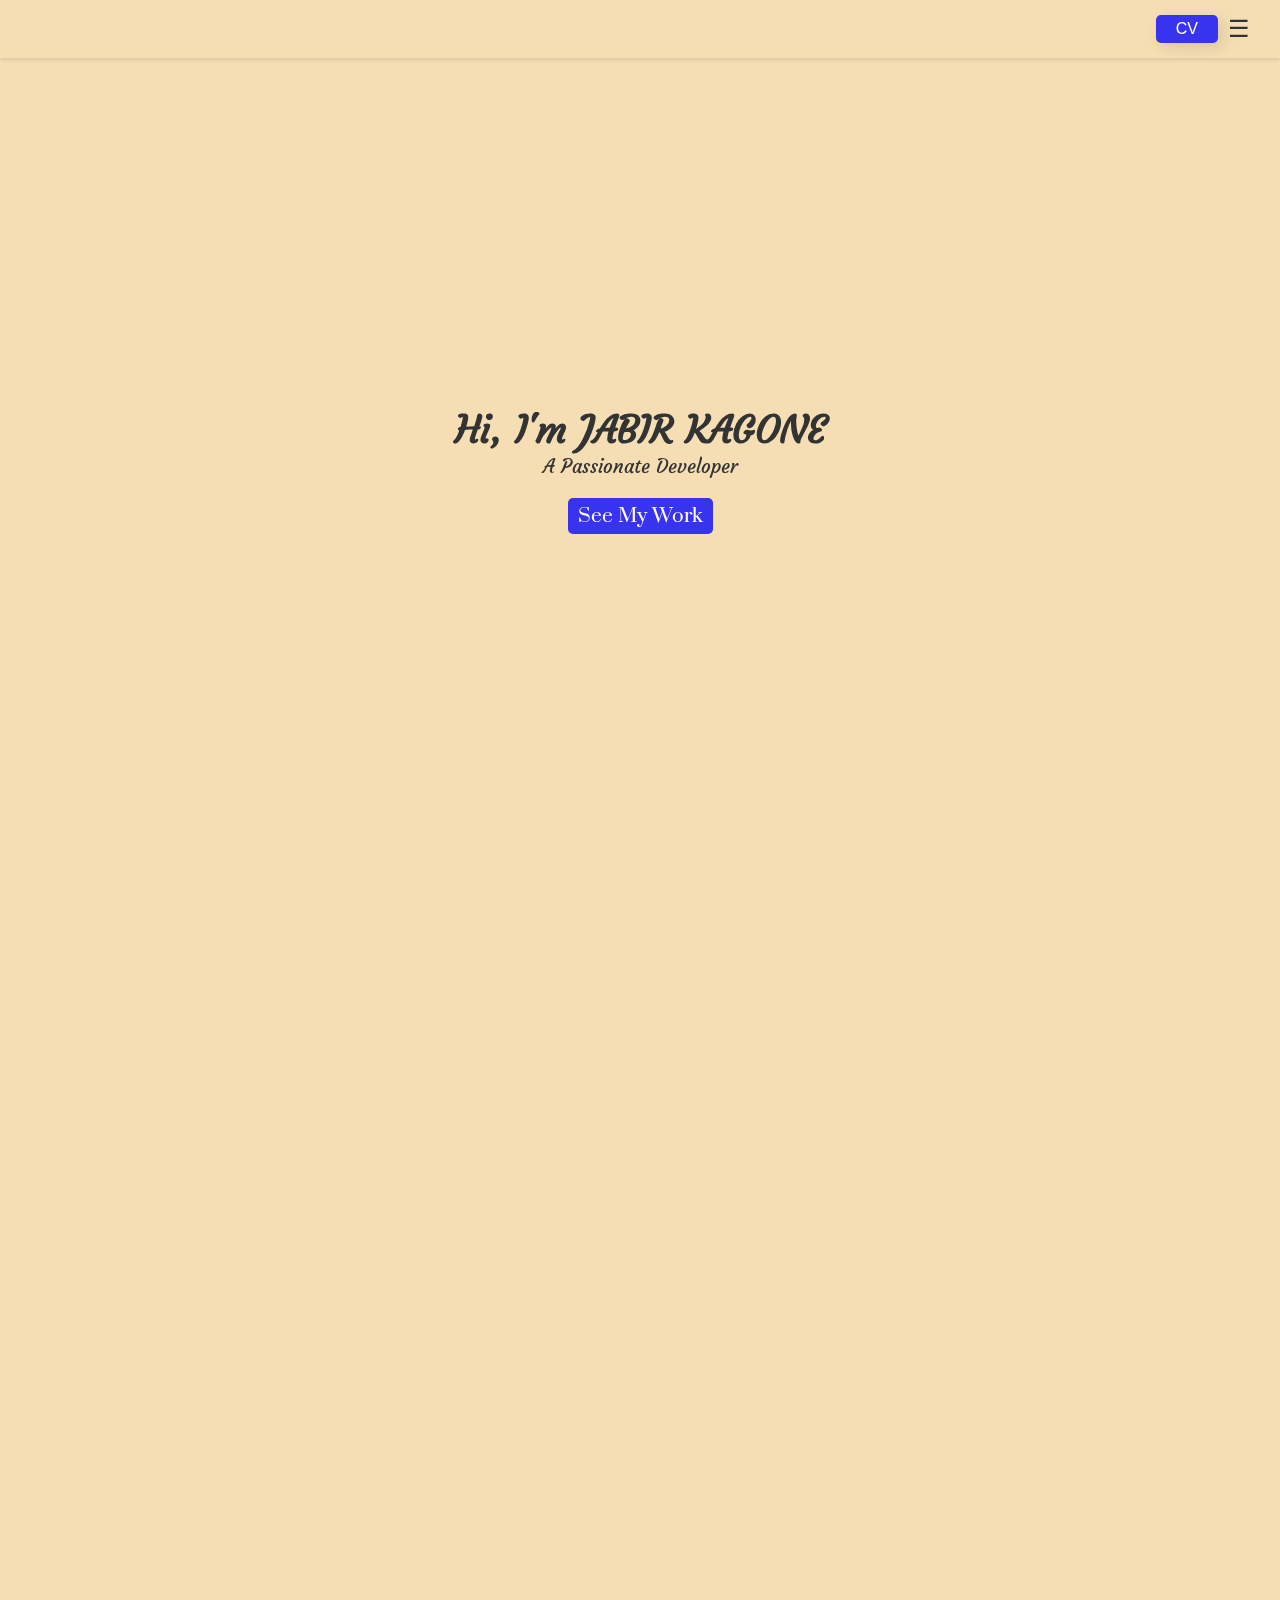
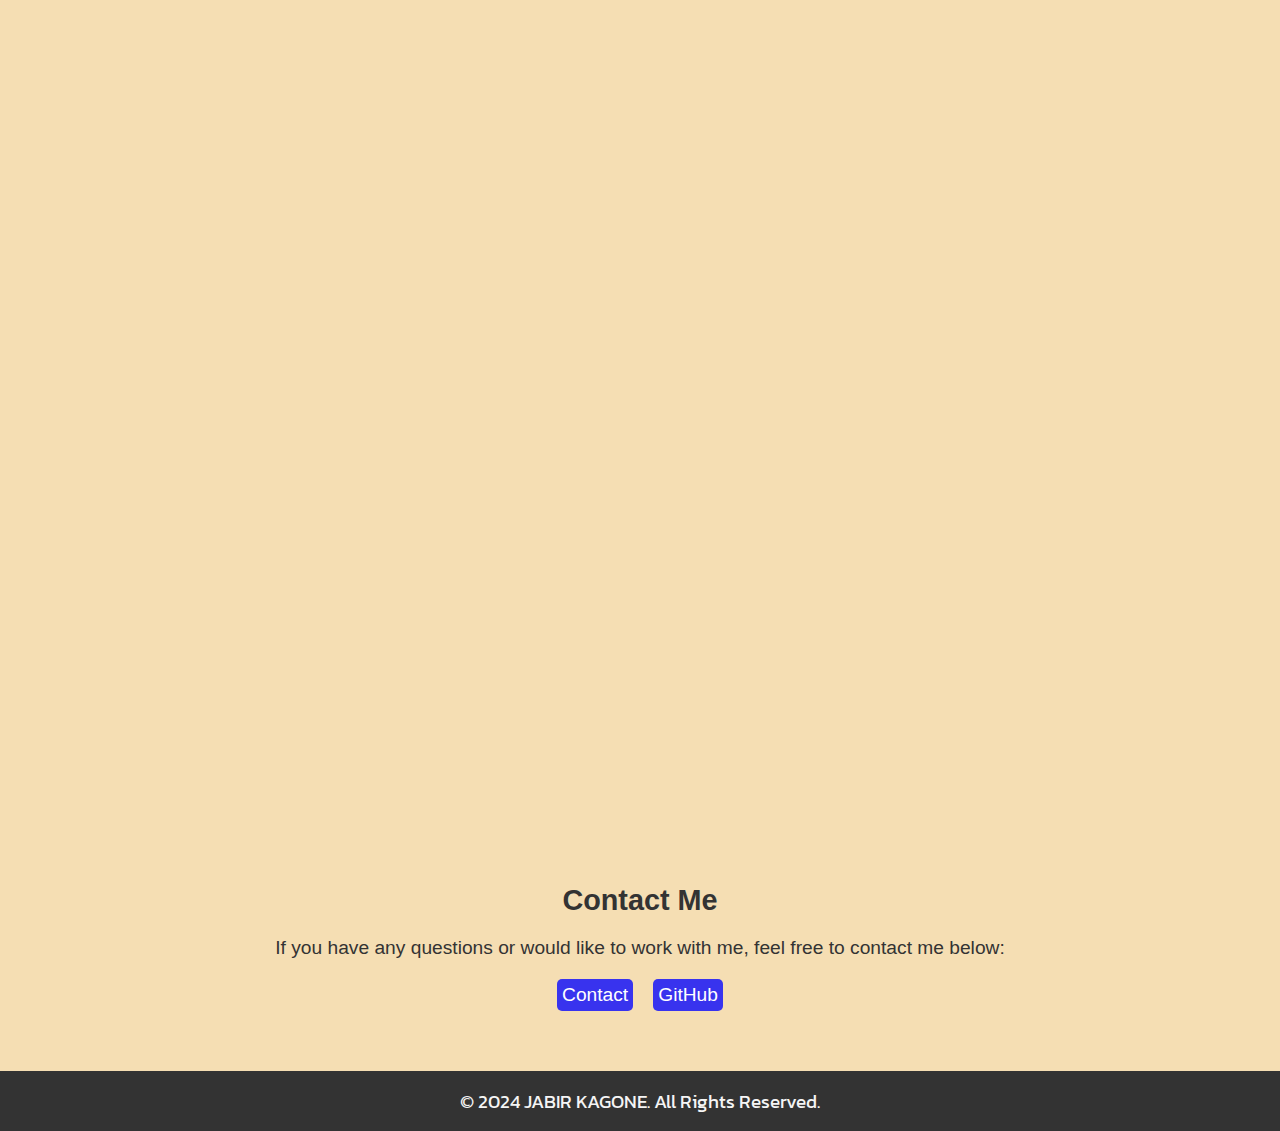
==== index.html @ e22542bb "Update AOS durations for improved animation timing across various sections" ====
<!DOCTYPE html>
<html lang="en">

<head>
    <meta charset="UTF-8">
    <meta name="viewport" content="width=device-width, initial-scale=1.0">
    <meta name="description" content="Portfolio of JABIR KAGONE, a passionate programmer skilled in JABIR KAGONE.">
    <title>JABIR KAGONE PORTFOLIO</title>    
    <link rel="stylesheet" href="style.css">
    <link rel="stylesheet" href="css/header.css">
    <link rel="stylesheet" href="css/main.css">
    <link rel="stylesheet" href="css/footer.css">
    <script>
        const images = document.querySelectorAll('img');
        images.forEach((image) => { image.setAttribute('loading = loading="lazy"') })
    </script>
    <script src="js/nav.js"></script>
    <link href="https://unpkg.com/aos@2.3.1/dist/aos.css" rel="stylesheet">
    <script src="https://unpkg.com/aos@2.3.1/dist/aos.js"></script>   
</head>

<body>
    <!-- Header --->
    <header>
        <!-- Navigation -->
        <div data-aos="fade-down" data-aos-duration="1200" class="nav">
            <div class="content">
                <a href="#about">About</a>
                <a href="#projects">Projects</a>
                <a href="mailto:jabirkagone6@gmail.com" target="_blank">Contact</a>
            </div>
            <a class="cv" href="jabir_kagone_CV.pdf" target="_blank">CV</a>
            <button id="menu-btn">&#9776;</button>
        </div>

        <div data-aos="zoom-in" data-aos-duration="1200" class="introduce">
            <h1>Hi, I'm JABIR KAGONE</h1>
            <p>A Passionate Developer</p>
            <a href="#projects">See My Work</a>
        </div>
    </header>

    <!-- Main -->
    <main>

        <div data-aos="fade-up" data-aos-duration="1200" class="about-ctn" id="about">
            <h2>About Me</h2>
            <p>Hello! I'm JABIR KAGONE, a full-stack developer. I enjoy
                building everything from small business sites to
                rich interactive web apps. I'm always looking to learn and grow.</p>
        </div>

        <div data-aos="fade-up" data-aos-duration="600" class="skills-ctn">
            <h2>Skills</h2>
            <ul>
                <li data-aos="fade-up" data-aos-duration="700">JavaScript</li>
                <li data-aos="fade-up" data-aos-duration="800">Python</li>
                <li data-aos="fade-up" data-aos-duration="900">TypeScript</li>                
                <li data-aos="fade-up" data-aos-duration="1000">C#</li>
                <li data-aos="fade-up" data-aos-duration="1100">SQL</li>
                <li data-aos="fade-up" data-aos-duration="1200">SQLite</li>
                <li data-aos="fade-up" data-aos-duration="1300">Microsoft SQL Server</li>
                <li data-aos="fade-up" data-aos-duration="1400">NoSQL</li>
                <li data-aos="fade-up" data-aos-duration="1500">MongoDB</li>
                <li data-aos="fade-up" data-aos-duration="1600">Node.js</li>
                <li data-aos="fade-up" data-aos-duration="1700">Git & GitHub</li>
                <li data-aos="fade-up" data-aos-duration="1800">HTML</li>
                <li data-aos="fade-up" data-aos-duration="1900">CSS</li>
            </ul>
        </div>

        <!-- Projects -->
        <div data-aos="fade-up" data-aos-duration="1200" class="projects" id="projects">
            <h2>My Projects</h2>

            <!--Cards container-->
            <div class="cards">

                <!--Pokedex web-->
                <div data-aos="zoom-in" data-aos-duration="1600" class="card">
                    <img src="projects-img/pokedex.webp" alt="">
                    <h3>Pokedex web</h3>
                    <p>Pokemons cards with images and descriptions.</p>
                    <a href="https://jabir756.github.io/pokedex/" target="_blank">
                        View Project
                    </a>
                </div>

                <!-- password-generator -->

                <div data-aos="zoom-in" data-aos-duration="1600" class="card">
                    <img src="projects-img/password-generator.webp" alt="">
                    <h3>Password generator</h3>
                    <p>Generate password.</p>
                    <a href="https://jabir756.github.io/password-generator/" target="_blank">
                        View Project
                    </a>
                </div>

                <!-- portfolio -->

                <div data-aos="zoom-in" data-aos-duration="1600" class="card">
                    <img src="projects-img/portfolio.webp" alt="">
                    <h3>My portfolio</h3>
                    <p>My portfolio web site where you are actualy</p>
                    <a href="https://jabir756.github.io/jabir756-portfolio/" target="_blank">
                        View Project
                    </a>
                </div>

            </div>
        </div>

        <!--Udemy certification-->
        <div data-aos="fade-up" data-aos-duration="1200" class="certificates">
            <h2>My Online Courses</h2>
            <div class="cards">
                <div data-aos="zoom-in" data-aos-duration="1600" class="card">
                    <img src="Udemy/chatgpt & ia udemy.jpg" alt="ChatGPT & AI Udemy">
                </div>
                <div data-aos="zoom-in" data-aos-duration="1600" class="card">
                    <img src="Udemy/css udemy.jpg" alt="CSS Udemy">
                </div>
                <div data-aos="zoom-in" data-aos-duration="1600" class="card">
                    <img src="Udemy/figma.jpg" alt="Figma Udemy">
                </div>
                <div data-aos="zoom-in" data-aos-duration="1600" class="card">
                    <img src="Udemy/git github udemy.jpg" alt="Git & GitHub Udemy">
                </div>
                <div data-aos="zoom-in" data-aos-duration="1600" class="card">
                    <img src="Udemy/html udemy.jpg" alt="HTML Udemy">
                </div>
                <div data-aos="zoom-in" data-aos-duration="1600" class="card">
                    <img src="Udemy/javascript udemy.jpg" alt="JavaScript Udemy">
                </div>
                <div data-aos="zoom-in" data-aos-duration="1600" class="card">
                    <img src="Udemy/micro stage spot ia.jpg" alt="Micro Stage Spot IA">
                </div>
                <div data-aos="zoom-in" data-aos-duration="1600" class="card">
                    <img src="Udemy/typescript.jpg" alt="TypeScript Udemy">
                </div>
            </div>
        </div>

    </main>

    <!-- Footer -->
    <footer>
        <!-- Contact -->
        <div class="contact">
            <h2>Contact Me</h2>
            <p>If you have any questions or would like to work with
                me, feel free to contact me below:</p>
            <div>
                <a href="mailto:jabirkagone6@gmail.com"
                   target="_blank">
                    Contact
                </a>
                <a href="https://github.com/jabir756"
                   target="_blank">
                    GitHub
                </a>
            </div>
        </div>
        <p class="copy-right">&copy; 2024 JABIR KAGONE. All Rights Reserved.</p>
    </footer>

    <script>
        AOS.init();
    </script>
</body>

</html>
---- style.css ----
*,
*::before,
*::after {
    margin: 0;
    padding: 0;
    box-sizing: border-box;
}

html {
    scroll-behavior: smooth;
    scrollbar-width: thin;
}

body{
    font-family: 'Segoe UI', Tahoma, Geneva, Verdana, sans-serif;
    color: #333333;
    font-size: 1.2rem;
    display: flex;
    flex-direction: column;
    scroll-behavior: smooth;
    scrollbar-width: thin;
    overflow-x: hidden;
    background-color: wheat;
}

.no-scroll {
    overflow: hidden;
}
---- css/header.css ----
@import url('https://fonts.googleapis.com/css2?family=Abril+Fatface&family=Courgette&family=Dancing+Script:wght@400..700&family=Prata&display=swap');

header {
    display: flex;
    flex-direction: column;
    height: 100vh;
    position: relative;
}

.nav {
    display: flex;
    justify-content: flex-end;
    padding: 10px 20px;
    box-shadow: 0 2px 4px rgba(0, 0, 0, 0.1);
    align-items: center;
}

.cv{
    font-size: 1rem;
    text-decoration: none;
    color: #ffffff;
    background-color: rgba(0, 0, 255, 0.773);
    box-shadow: 5px 5px 15px rgba(0, 0, 0, 0.1);
    padding: 5px 20px;
    border-radius: 5px;
    transition: transform 0.3s ease-in-out;
}

.cv:hover {
    transform: scale(1.05);
}

#menu-btn {
    cursor: pointer;
    border: none;
    padding: 5px 10px;
    font-size: 1.5rem;
    color: #333333;
    background-color: transparent;
}

.content {
    position: absolute;
    top: 55px;
    right: 0px;
    height: 95vh;
    width: 100%;
    text-align: right;
    padding: 20px;
    display: none;
    flex-direction: column;
}

.content a {
    text-decoration: none;
    color: #333333;
    font-size: 1.5rem;
    padding: 10px;
}

.content a:hover {
    text-decoration: underline;
}

.introduce {
    margin: auto;
    text-align: center;
    display: flex;
    flex-direction: column;
    gap: 10;
    align-items: center;
}

.introduce h1,
.introduce p {
    font-family: 'Courgette';
}

.introduce a {
    font-family: 'Prata';
    text-decoration: none;
    background-color: rgba(0, 0, 255, 0.773);
    padding: 5px 10px;
    margin: 20px 0px;
    border-radius: 5px;
    width: max-content;
    color: #ffffff;
    transition: transform 0.3s ease-in-out;
}

.introduce a:hover {
    transform: scale(1.05);
}
---- css/main.css ----
/* Main */
main {
    flex: 1;
}

/* about and skills */

.about-ctn,
.skills-ctn {
    text-align: center;
    padding: 40px 10px;
    max-width: 600px;
    margin: 0 auto;
}

.about-ctn h2,
.skills-ctn h2 {
    margin-bottom: 20px;
}

@media screen and (max-width: 768px) {

    .about-ctn,
    .skills-ctn {
        max-width: 300px;
    }

}

.skills-ctn ul {
    list-style: none;
    display: flex;
    flex-wrap: wrap;
    justify-content: center;
    gap: 20px;
}

.skills-ctn ul li {
    padding: 5px;
    border-radius: 25px;
    box-shadow: 5px 5px 15px rgba(0, 0, 0, 0.1);
    background-color: rgb(222, 96, 117);
    color: #ffffff;
}

/*Certificates*/
.certificates h2 {
    text-align: center;
}

.certificates-ctn img {
    width: 100%;
    object-fit: cover;
    user-select: none;
    -webkit-user-drag: none;
    -webkit-user-select: none;
    border-radius: 5px;
}

/* projects */
.projects {
    padding: 40px 10px;
    text-align: center;
}

.projects h2 {
    margin-bottom: 20px;
}

.cards {
    display: flex;
    flex-wrap: wrap;
    gap: 10px;
    justify-content: center;
}

.card {
    display: flex;
    flex-direction: column;
    text-align: center;
    padding: 10px;
    border-radius: 10px;
    box-shadow: 5px 5px 15px rgba(0, 0, 0, 0.1);
    background-color: #ffffff;
    font-family: 'Segoe UI', Tahoma, Geneva, Verdana, sans-serif;
    width: 300px;
    height: 300px;
}

.card img {
    width: 100%;
    object-fit: cover;
}

.card p {
    flex: 1;
}

.card a {
    padding: 5px;
    border-radius: 5px;
    background-color: rgb(18, 169, 18);
    color: white;
    text-decoration: none;
}
---- css/footer.css ----
@import url('https://fonts.googleapis.com/css2?family=Abril+Fatface&family=Courgette&family=Dancing+Script:wght@400..700&family=Kanit:ital,wght@0,100;0,200;0,300;0,400;0,500;0,600;0,700;0,800;0,900;1,100;1,200;1,300;1,400;1,500;1,600;1,700;1,800;1,900&family=Oswald:wght@200..700&family=Prata&display=swap');

/* Footer */
.copy-right{
    display: flex;
    font-family: 'Kanit';
    align-items: center;
    justify-content: center;
    text-align: center;
    height: 60px;
    background-color: #333;
    color: #f5f5f5;
}

/* contact */
.contact {
    text-align: center;
    padding: 40px 10px;
    text-align: center;
    width: 100%;
}

.contact h2 {
    margin-bottom: 20px;
}

.contact div {
    display: flex;
    justify-content: center;
    gap: 20px;
    margin: 20px 0;
}

.contact div a {
    text-decoration: none;
    background-color: rgba(0, 0, 255, 0.773);
    padding: 5px;
    border-radius: 5px;
    color: #ffffff;
    transition: transform 0.5s ease-in-out;
}

.contact div a:hover {
    transform: scale(1.06);
}
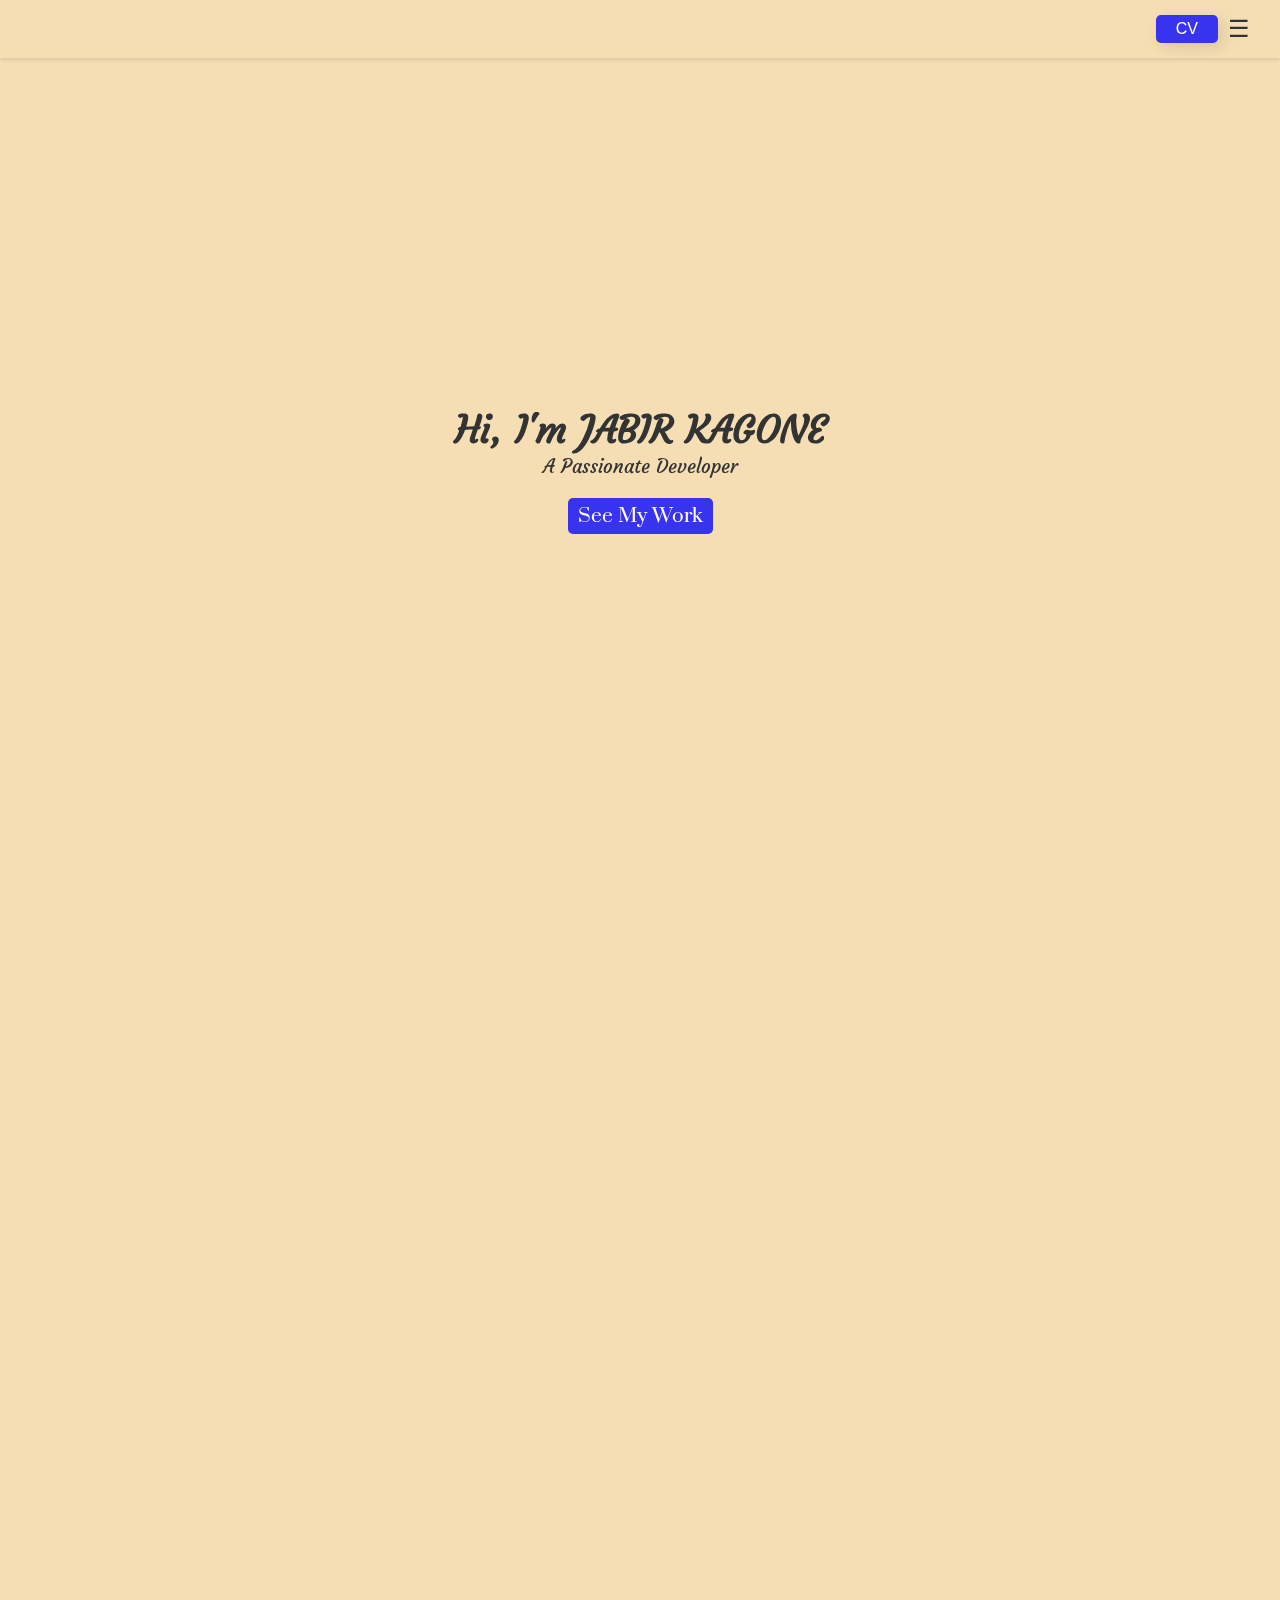
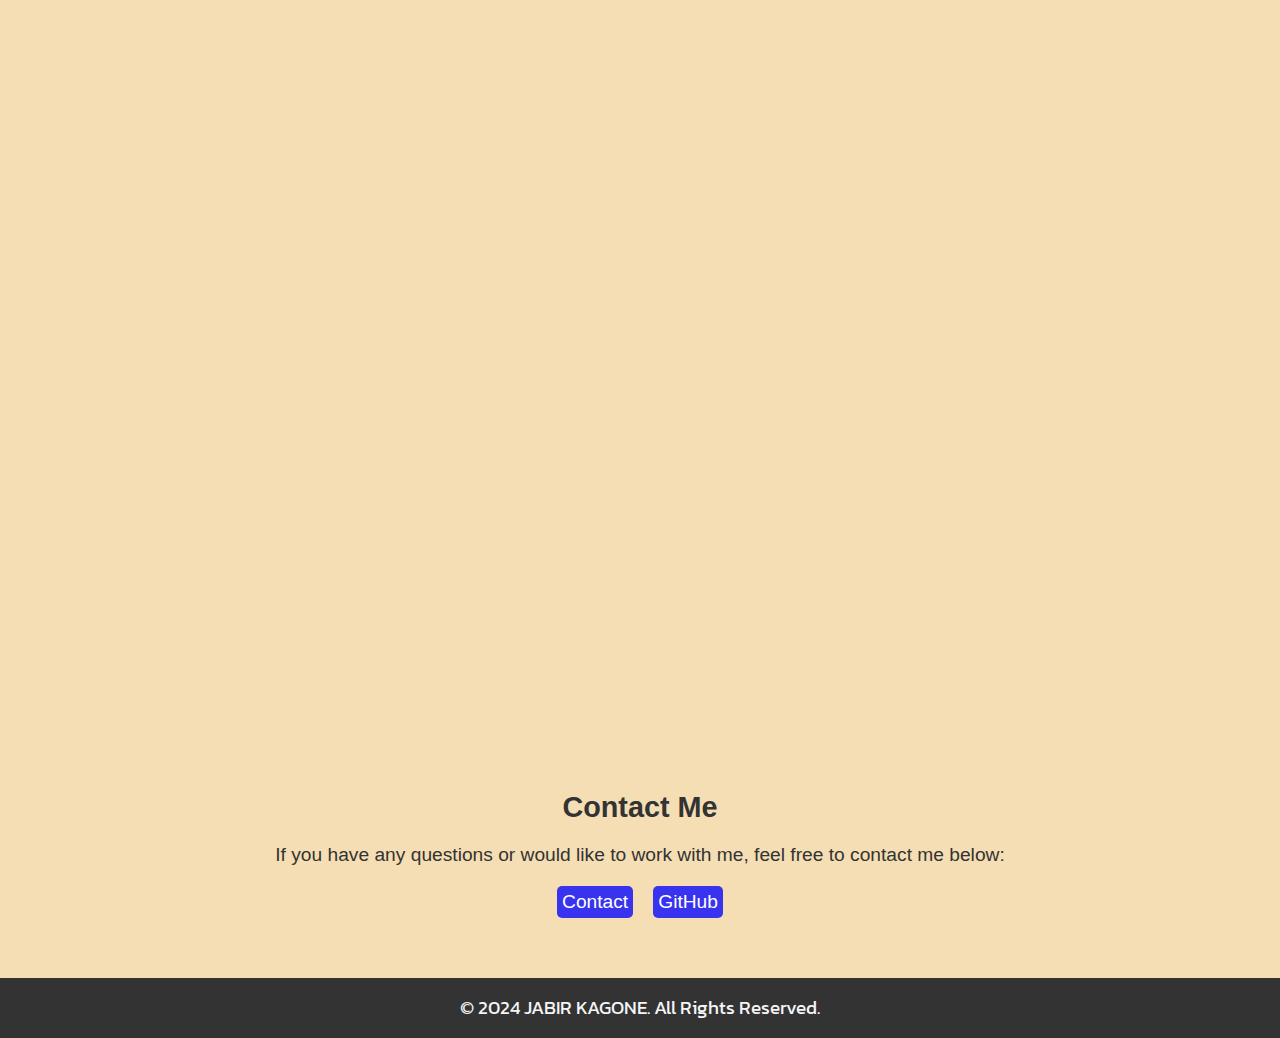
==== commit e1d0fac3: "Refactor layout and styles: consolidate CSS files for about, skills, certificates, and projects; upd" ====
--- a/index.html
+++ b/index.html
@@ -8,6 +8,9 @@
     <title>JABIR KAGONE PORTFOLIO</title>    
     <link rel="stylesheet" href="style.css">
     <link rel="stylesheet" href="css/header.css">
+    <link rel="stylesheet" href="css/about-skills.css">
+    <link rel="stylesheet" href="css/certificates.css">
+    <link rel="stylesheet" href="css/projects.css">
     <link rel="stylesheet" href="css/main.css">
     <link rel="stylesheet" href="css/footer.css">
     <script>
@@ -100,10 +103,21 @@
                 <!-- portfolio -->
 
                 <div data-aos="zoom-in" data-aos-duration="1600" class="card">
+                    <img src="projects-img/galery-react-native.png" alt="">
+                    <h3>Galery App</h3>
+                    <p>React native galerie app</p>
+                    <a href="https://jabir756.github.io/jabir756-portfolio/" target="_blank">
+                        View Project
+                    </a>
+                </div>
+
+                <!-- Galery in react native -->
+
+                <div data-aos="zoom-in" data-aos-duration="1600" class="card">
                     <img src="projects-img/portfolio.webp" alt="">
                     <h3>My portfolio</h3>
                     <p>My portfolio web site where you are actualy</p>
-                    <a href="https://jabir756.github.io/jabir756-portfolio/" target="_blank">
+                    <a href="https://github.com/jabir756/galery-app.git" target="_blank">
                         View Project
                     </a>
                 </div>
@@ -115,28 +129,28 @@
         <div data-aos="fade-up" data-aos-duration="1200" class="certificates">
             <h2>My Online Courses</h2>
             <div class="cards">
-                <div data-aos="zoom-in" data-aos-duration="1600" class="card">
+                <div data-aos="zoom-in" data-aos-duration="1600" class="certif-card">
                     <img src="Udemy/chatgpt & ia udemy.jpg" alt="ChatGPT & AI Udemy">
                 </div>
-                <div data-aos="zoom-in" data-aos-duration="1600" class="card">
+                <div data-aos="zoom-in" data-aos-duration="1600" class="certif-card">
                     <img src="Udemy/css udemy.jpg" alt="CSS Udemy">
                 </div>
-                <div data-aos="zoom-in" data-aos-duration="1600" class="card">
+                <div data-aos="zoom-in" data-aos-duration="1600" class="certif-card">
                     <img src="Udemy/figma.jpg" alt="Figma Udemy">
                 </div>
-                <div data-aos="zoom-in" data-aos-duration="1600" class="card">
+                <div data-aos="zoom-in" data-aos-duration="1600" class="certif-card">
                     <img src="Udemy/git github udemy.jpg" alt="Git & GitHub Udemy">
                 </div>
-                <div data-aos="zoom-in" data-aos-duration="1600" class="card">
+                <div data-aos="zoom-in" data-aos-duration="1600" class="certif-card">
                     <img src="Udemy/html udemy.jpg" alt="HTML Udemy">
                 </div>
-                <div data-aos="zoom-in" data-aos-duration="1600" class="card">
+                <div data-aos="zoom-in" data-aos-duration="1600" class="certif-card">
                     <img src="Udemy/javascript udemy.jpg" alt="JavaScript Udemy">
                 </div>
-                <div data-aos="zoom-in" data-aos-duration="1600" class="card">
+                <div data-aos="zoom-in" data-aos-duration="1600" class="certif-card">
                     <img src="Udemy/micro stage spot ia.jpg" alt="Micro Stage Spot IA">
                 </div>
-                <div data-aos="zoom-in" data-aos-duration="1600" class="card">
+                <div data-aos="zoom-in" data-aos-duration="1600" class="certif-card">
                     <img src="Udemy/typescript.jpg" alt="TypeScript Udemy">
                 </div>
             </div>
--- a/css/about-skills.css
+++ b/css/about-skills.css
@@ -0,0 +1,39 @@
+/* about and skills */
+
+.about-ctn,
+.skills-ctn {
+    text-align: center;
+    padding: 40px 10px;
+    max-width: 600px;
+    margin: 0 auto;
+}
+
+.about-ctn h2,
+.skills-ctn h2 {
+    margin-bottom: 20px;
+}
+
+@media screen and (max-width: 768px) {
+
+    .about-ctn,
+    .skills-ctn {
+        max-width: 300px;
+    }
+
+}
+
+.skills-ctn ul {
+    list-style: none;
+    display: flex;
+    flex-wrap: wrap;
+    justify-content: center;
+    gap: 20px;
+}
+
+.skills-ctn ul li {
+    padding: 5px;
+    border-radius: 25px;
+    box-shadow: 5px 5px 15px rgba(0, 0, 0, 0.1);
+    background-color: rgb(222, 96, 117);
+    color: #ffffff;
+}--- a/css/certificates.css
+++ b/css/certificates.css
@@ -0,0 +1,14 @@
+/*Certificates*/
+.certificates h2 {
+    text-align: center;
+    margin-bottom: 20px;
+}
+
+.certif-card img {
+    width: 300px;
+    object-fit: cover;
+    user-select: none;
+    -webkit-user-drag: none;
+    -webkit-user-select: none;
+    border-radius: 5px;
+}--- a/css/projects.css
+++ b/css/projects.css
@@ -0,0 +1,46 @@
+/* projects */
+.projects {
+    padding: 40px 10px;
+    text-align: center;
+}
+
+.projects h2 {
+    margin-bottom: 20px;
+}
+
+.cards {
+    display: flex;
+    flex-wrap: wrap;
+    gap: 10px;
+    justify-content: center;
+}
+
+.card {
+    display: flex;
+    flex-direction: column;
+    text-align: center;
+    padding: 10px;
+    border-radius: 10px;
+    box-shadow: 5px 5px 15px rgba(0, 0, 0, 0.1);
+    background-color: #ffffff;
+    font-family: 'Segoe UI', Tahoma, Geneva, Verdana, sans-serif;
+    width: 300px;
+}
+
+.card img {
+    width: 100%;
+    height: 200px;
+    object-fit: cover;
+}
+
+.card p {
+    flex: 1;
+}
+
+.card a {
+    padding: 5px;
+    border-radius: 5px;
+    background-color: rgb(18, 169, 18);
+    color: white;
+    text-decoration: none;
+}--- a/css/main.css
+++ b/css/main.css
@@ -1,105 +1,4 @@
 /* Main */
 main {
     flex: 1;
-}
-
-/* about and skills */
-
-.about-ctn,
-.skills-ctn {
-    text-align: center;
-    padding: 40px 10px;
-    max-width: 600px;
-    margin: 0 auto;
-}
-
-.about-ctn h2,
-.skills-ctn h2 {
-    margin-bottom: 20px;
-}
-
-@media screen and (max-width: 768px) {
-
-    .about-ctn,
-    .skills-ctn {
-        max-width: 300px;
-    }
-
-}
-
-.skills-ctn ul {
-    list-style: none;
-    display: flex;
-    flex-wrap: wrap;
-    justify-content: center;
-    gap: 20px;
-}
-
-.skills-ctn ul li {
-    padding: 5px;
-    border-radius: 25px;
-    box-shadow: 5px 5px 15px rgba(0, 0, 0, 0.1);
-    background-color: rgb(222, 96, 117);
-    color: #ffffff;
-}
-
-/*Certificates*/
-.certificates h2 {
-    text-align: center;
-}
-
-.certificates-ctn img {
-    width: 100%;
-    object-fit: cover;
-    user-select: none;
-    -webkit-user-drag: none;
-    -webkit-user-select: none;
-    border-radius: 5px;
-}
-
-/* projects */
-.projects {
-    padding: 40px 10px;
-    text-align: center;
-}
-
-.projects h2 {
-    margin-bottom: 20px;
-}
-
-.cards {
-    display: flex;
-    flex-wrap: wrap;
-    gap: 10px;
-    justify-content: center;
-}
-
-.card {
-    display: flex;
-    flex-direction: column;
-    text-align: center;
-    padding: 10px;
-    border-radius: 10px;
-    box-shadow: 5px 5px 15px rgba(0, 0, 0, 0.1);
-    background-color: #ffffff;
-    font-family: 'Segoe UI', Tahoma, Geneva, Verdana, sans-serif;
-    width: 300px;
-    height: 300px;
-}
-
-.card img {
-    width: 100%;
-    object-fit: cover;
-}
-
-.card p {
-    flex: 1;
-}
-
-.card a {
-    padding: 5px;
-    border-radius: 5px;
-    background-color: rgb(18, 169, 18);
-    color: white;
-    text-decoration: none;
 }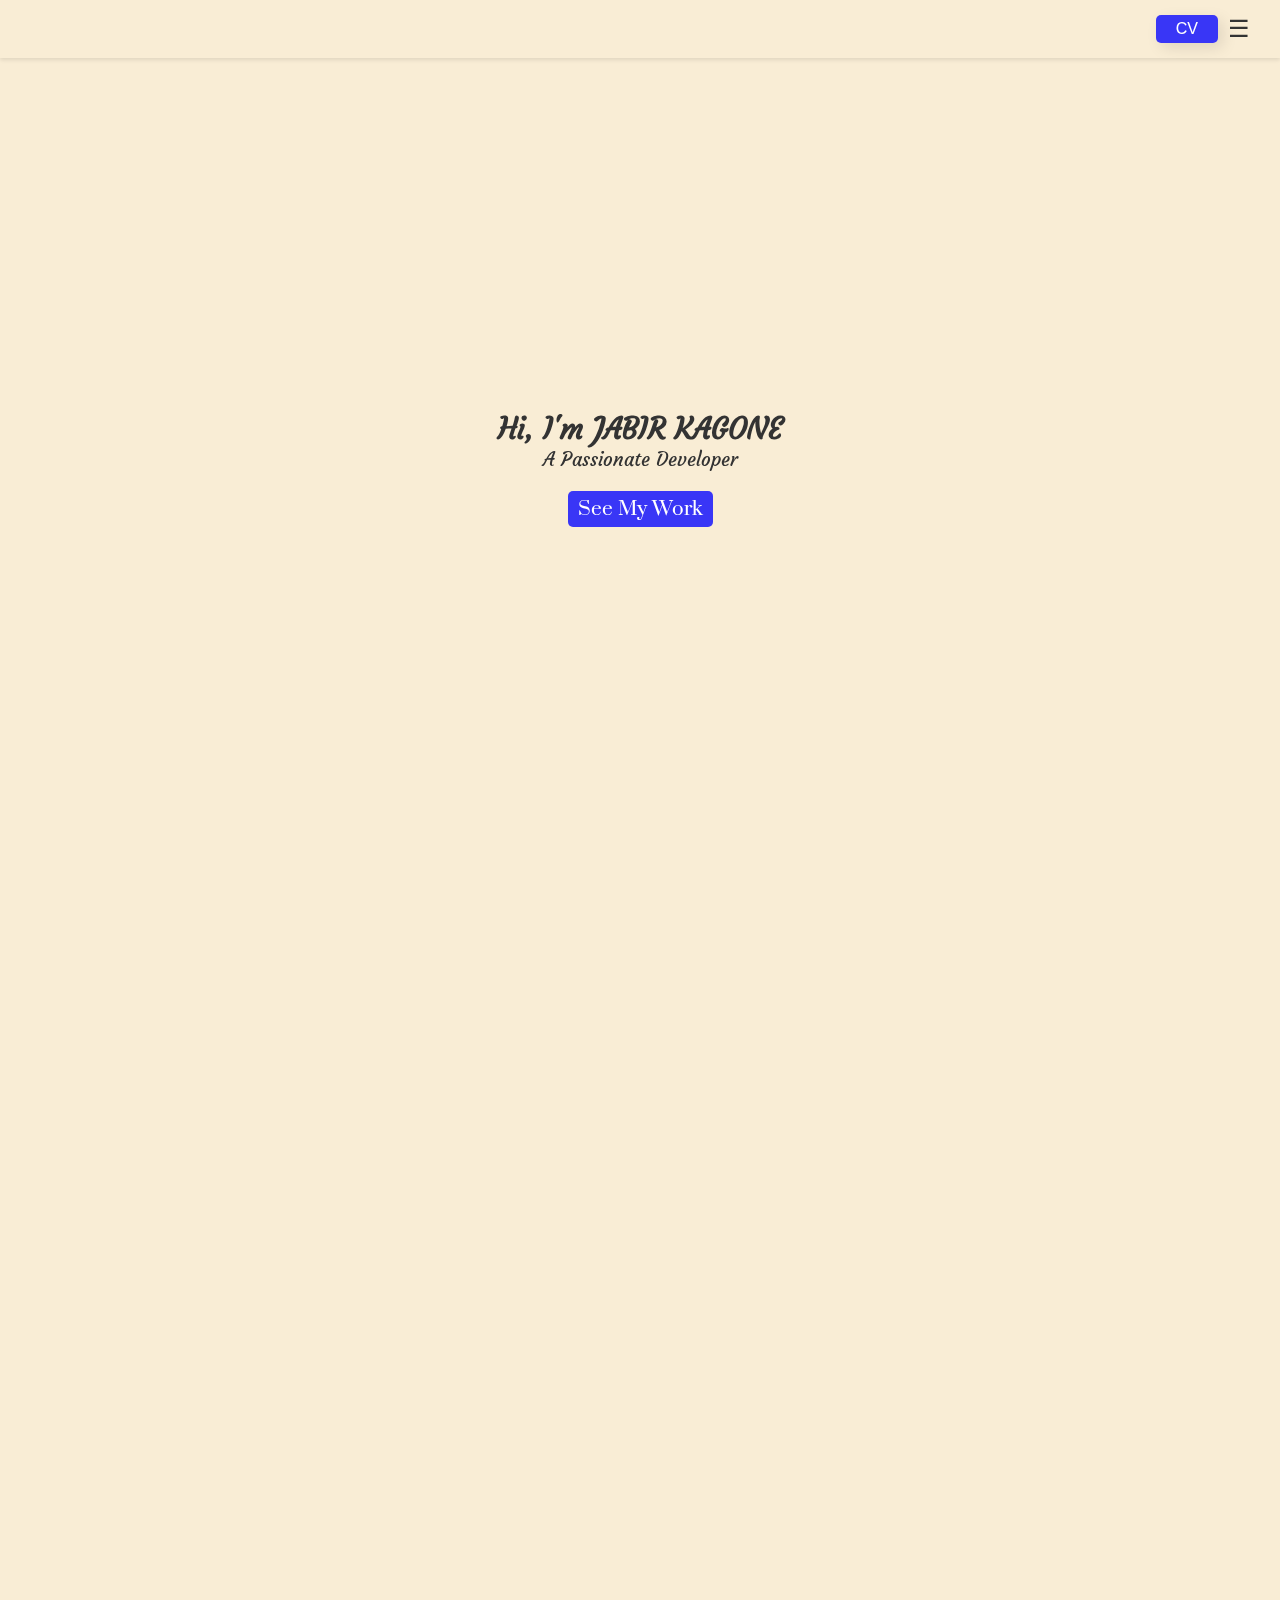
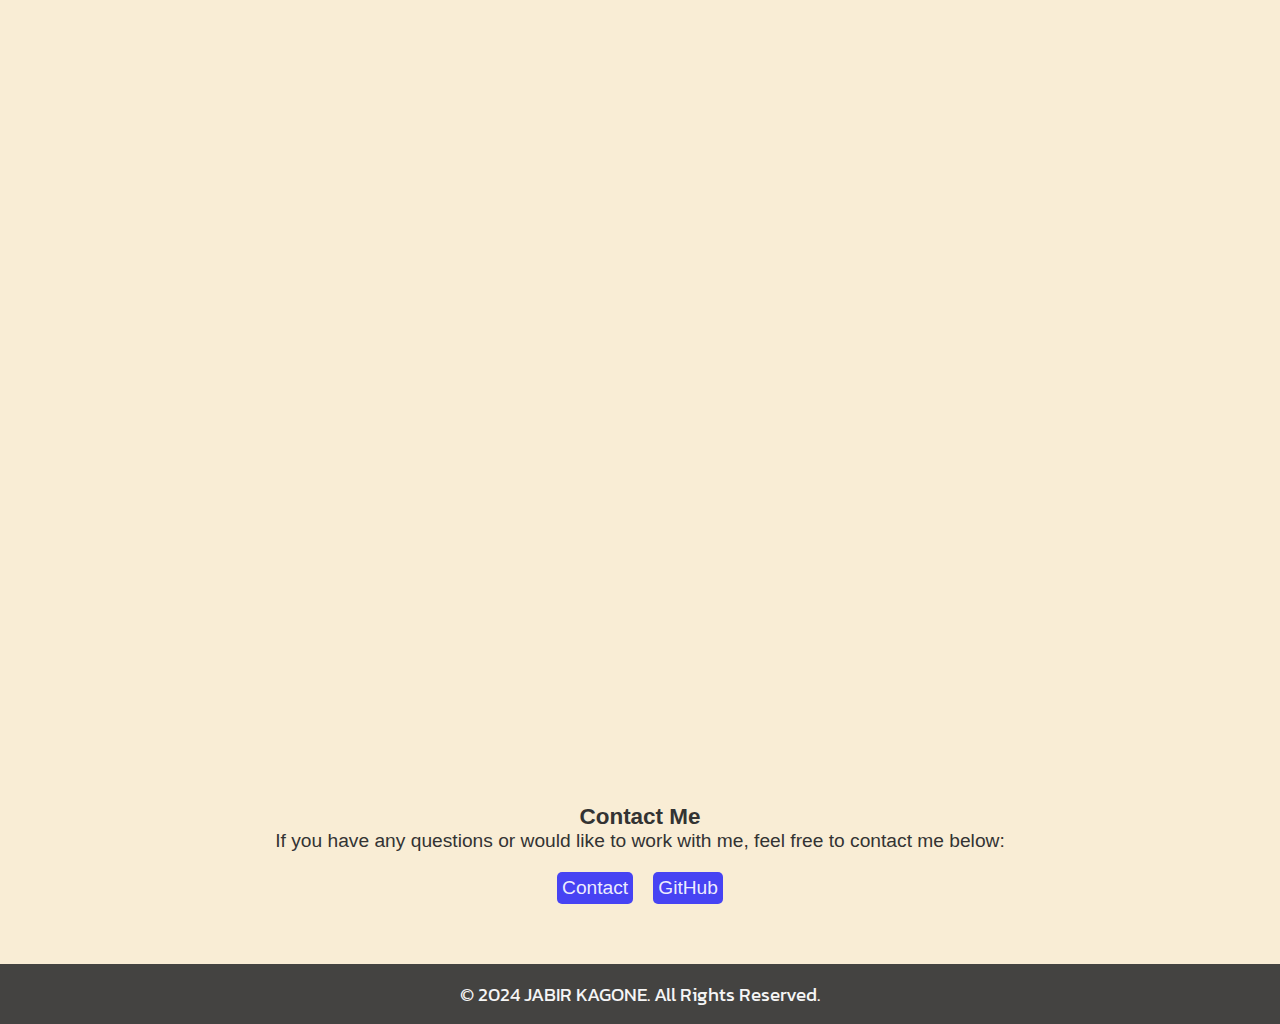
==== commit 072f3585: "Refactor headings and styles: update heading tags from h2 to h3 for consistency; adjust background c" ====
--- a/index.html
+++ b/index.html
@@ -11,7 +11,6 @@
     <link rel="stylesheet" href="css/about-skills.css">
     <link rel="stylesheet" href="css/certificates.css">
     <link rel="stylesheet" href="css/projects.css">
-    <link rel="stylesheet" href="css/main.css">
     <link rel="stylesheet" href="css/footer.css">
     <script>
         const images = document.querySelectorAll('img');
@@ -37,7 +36,7 @@
         </div>
 
         <div data-aos="zoom-in" data-aos-duration="1200" class="introduce">
-            <h1>Hi, I'm JABIR KAGONE</h1>
+            <h2>Hi, I'm JABIR KAGONE</h2>
             <p>A Passionate Developer</p>
             <a href="#projects">See My Work</a>
         </div>
@@ -47,14 +46,14 @@
     <main>
 
         <div data-aos="fade-up" data-aos-duration="1200" class="about-ctn" id="about">
-            <h2>About Me</h2>
+            <h3>About Me</h3>
             <p>Hello! I'm JABIR KAGONE, a full-stack developer. I enjoy
                 building everything from small business sites to
                 rich interactive web apps. I'm always looking to learn and grow.</p>
         </div>
 
         <div data-aos="fade-up" data-aos-duration="600" class="skills-ctn">
-            <h2>Skills</h2>
+            <h3>Skills</h3>
             <ul>
                 <li data-aos="fade-up" data-aos-duration="700">JavaScript</li>
                 <li data-aos="fade-up" data-aos-duration="800">Python</li>
@@ -74,7 +73,7 @@
 
         <!-- Projects -->
         <div data-aos="fade-up" data-aos-duration="1200" class="projects" id="projects">
-            <h2>My Projects</h2>
+            <h3>My Projects</h3>
 
             <!--Cards container-->
             <div class="cards">
@@ -127,7 +126,7 @@
 
         <!--Udemy certification-->
         <div data-aos="fade-up" data-aos-duration="1200" class="certificates">
-            <h2>My Online Courses</h2>
+            <h3>My Online Courses</h3>
             <div class="cards">
                 <div data-aos="zoom-in" data-aos-duration="1600" class="certif-card">
                     <img src="Udemy/chatgpt & ia udemy.jpg" alt="ChatGPT & AI Udemy">
@@ -148,9 +147,6 @@
                     <img src="Udemy/javascript udemy.jpg" alt="JavaScript Udemy">
                 </div>
                 <div data-aos="zoom-in" data-aos-duration="1600" class="certif-card">
-                    <img src="Udemy/micro stage spot ia.jpg" alt="Micro Stage Spot IA">
-                </div>
-                <div data-aos="zoom-in" data-aos-duration="1600" class="certif-card">
                     <img src="Udemy/typescript.jpg" alt="TypeScript Udemy">
                 </div>
             </div>
@@ -162,7 +158,7 @@
     <footer>
         <!-- Contact -->
         <div class="contact">
-            <h2>Contact Me</h2>
+            <h3>Contact Me</h3>
             <p>If you have any questions or would like to work with
                 me, feel free to contact me below:</p>
             <div>
--- a/style.css
+++ b/style.css
@@ -20,9 +20,14 @@
     scroll-behavior: smooth;
     scrollbar-width: thin;
     overflow-x: hidden;
-    background-color: wheat;
+    background-color: rgba(245, 222, 179, 0.556);
 }
 
 .no-scroll {
     overflow: hidden;
+}
+
+/* Main */
+main {
+    flex: 1;
 }--- a/css/header.css
+++ b/css/header.css
@@ -71,7 +71,7 @@
     align-items: center;
 }
 
-.introduce h1,
+.introduce h2,
 .introduce p {
     font-family: 'Courgette';
 }
--- a/css/about-skills.css
+++ b/css/about-skills.css
@@ -8,8 +8,8 @@
     margin: 0 auto;
 }
 
-.about-ctn h2,
-.skills-ctn h2 {
+.about-ctn h3,
+.skills-ctn h3 {
     margin-bottom: 20px;
 }
 
@@ -34,6 +34,6 @@
     padding: 5px;
     border-radius: 25px;
     box-shadow: 5px 5px 15px rgba(0, 0, 0, 0.1);
-    background-color: rgb(222, 96, 117);
-    color: #ffffff;
+    background-color: rgba(222, 96, 117, 0.764);
+    color: #fffffff5;
 }--- a/css/certificates.css
+++ b/css/certificates.css
@@ -1,5 +1,5 @@
 /*Certificates*/
-.certificates h2 {
+.certificates h3 {
     text-align: center;
     margin-bottom: 20px;
 }
--- a/css/projects.css
+++ b/css/projects.css
@@ -4,7 +4,7 @@
     text-align: center;
 }
 
-.projects h2 {
+.projects h3 {
     margin-bottom: 20px;
 }
 
@@ -22,7 +22,7 @@
     padding: 10px;
     border-radius: 10px;
     box-shadow: 5px 5px 15px rgba(0, 0, 0, 0.1);
-    background-color: #ffffff;
+    background-color: #ffffffaf;
     font-family: 'Segoe UI', Tahoma, Geneva, Verdana, sans-serif;
     width: 300px;
 }
@@ -33,14 +33,19 @@
     object-fit: cover;
 }
 
+.card h3{
+    padding: 10px;
+}
+
 .card p {
     flex: 1;
+    padding: 5px;
 }
 
 .card a {
     padding: 5px;
     border-radius: 5px;
-    background-color: rgb(18, 169, 18);
+    background-color: rgba(18, 169, 18, 0.623);
     color: white;
     text-decoration: none;
 }--- a/css/footer.css
+++ b/css/footer.css
@@ -8,7 +8,7 @@
     justify-content: center;
     text-align: center;
     height: 60px;
-    background-color: #333;
+    background-color: #333333ea;
     color: #f5f5f5;
 }
 
@@ -33,10 +33,10 @@
 
 .contact div a {
     text-decoration: none;
-    background-color: rgba(0, 0, 255, 0.773);
+    background-color: rgba(0, 0, 255, 0.719);
     padding: 5px;
     border-radius: 5px;
-    color: #ffffff;
+    color: #ffffffea;
     transition: transform 0.5s ease-in-out;
 }
 
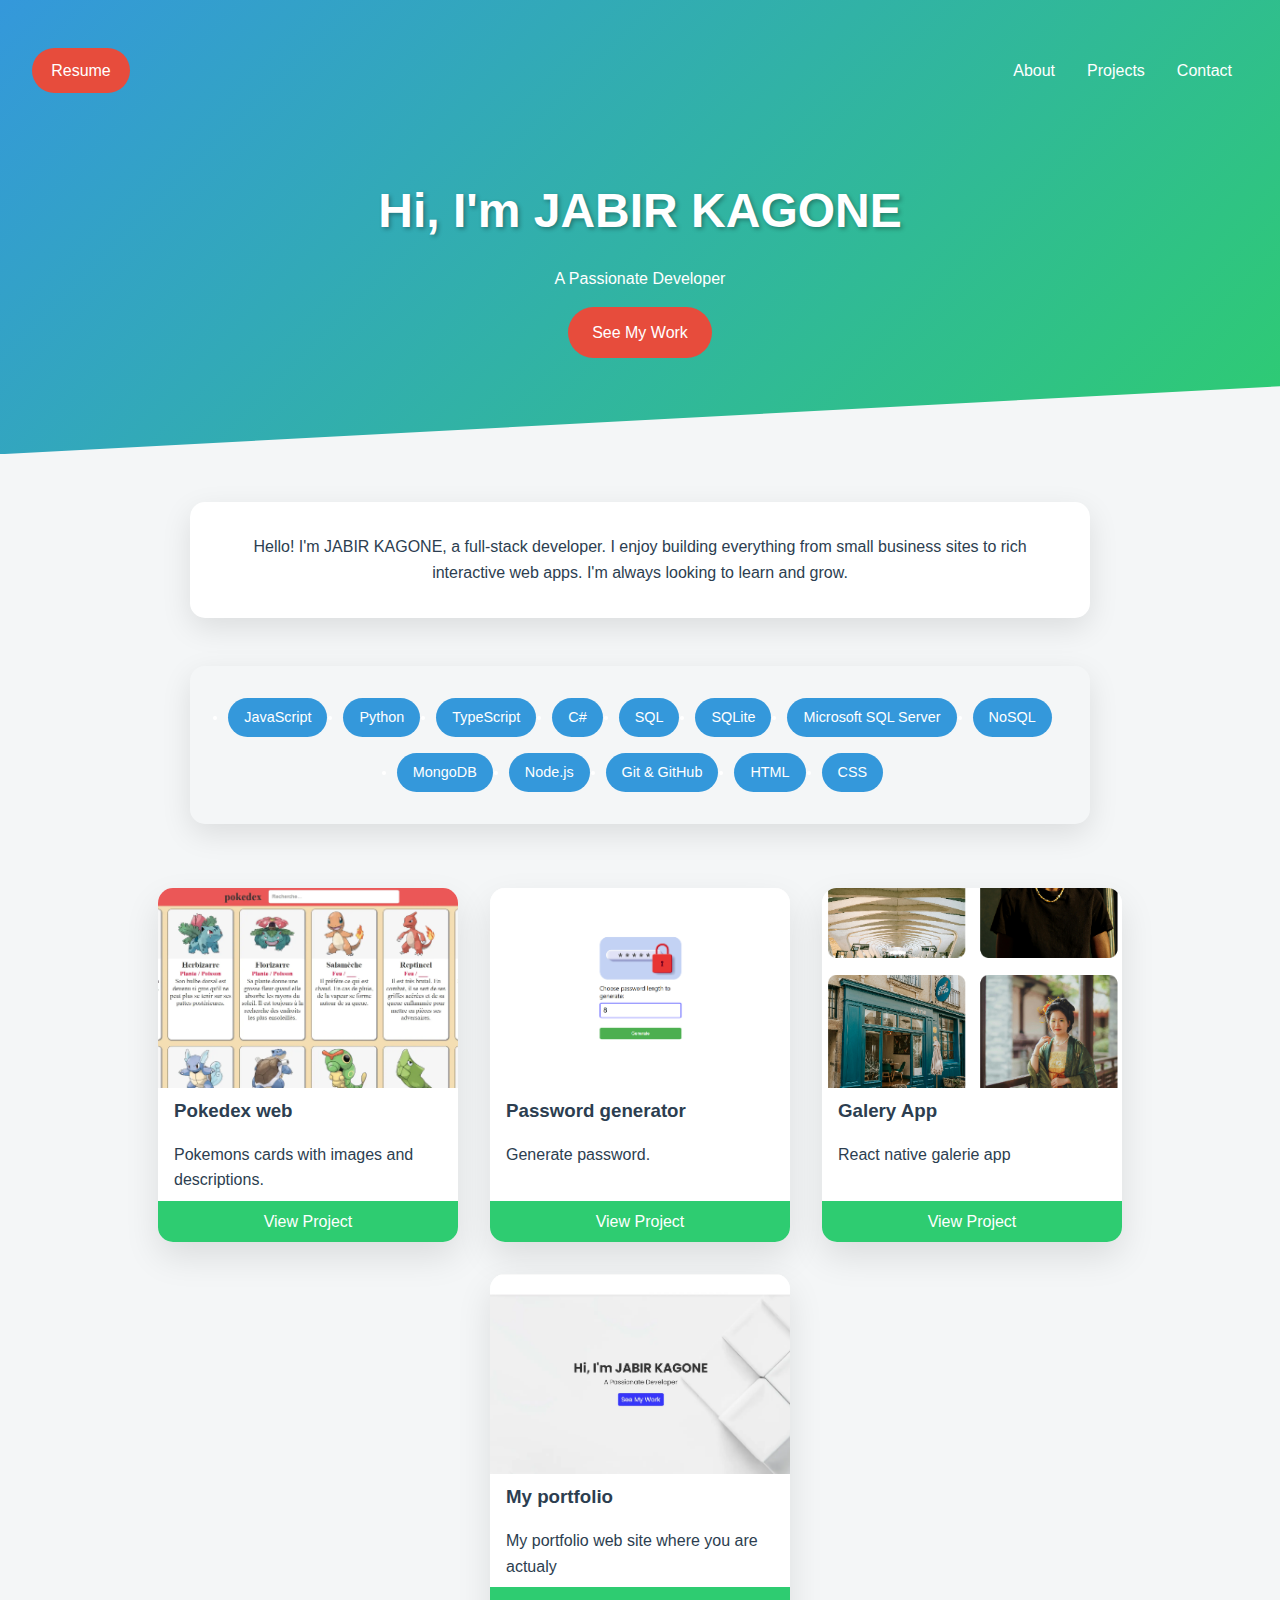
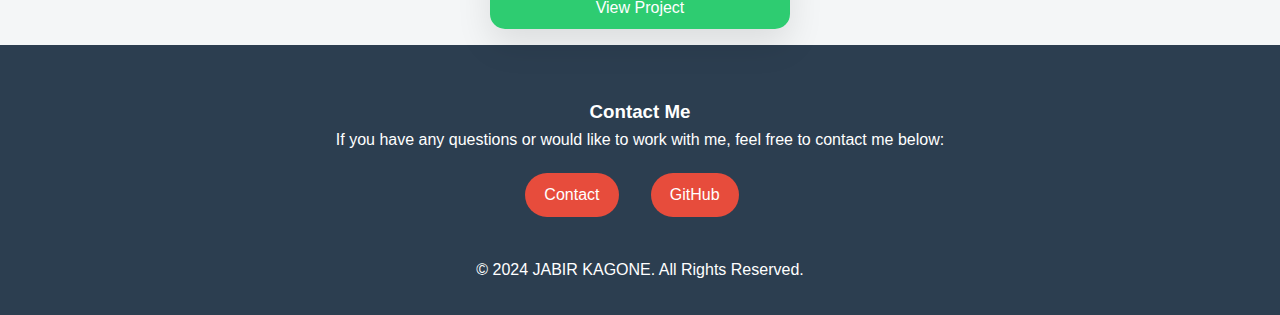
==== commit 15eae7cb: "Remove unused CSS and JavaScript files to streamline the project; consolidate styles and improve mai" ====
--- a/index.html
+++ b/index.html
@@ -6,80 +6,68 @@
     <meta name="viewport" content="width=device-width, initial-scale=1.0">
     <meta name="description" content="Portfolio of JABIR KAGONE, a passionate programmer skilled in JABIR KAGONE.">
     <title>JABIR KAGONE PORTFOLIO</title>    
-    <link rel="stylesheet" href="style.css">
-    <link rel="stylesheet" href="css/header.css">
-    <link rel="stylesheet" href="css/about-skills.css">
-    <link rel="stylesheet" href="css/certificates.css">
-    <link rel="stylesheet" href="css/projects.css">
-    <link rel="stylesheet" href="css/footer.css">
-    <script>
-        const images = document.querySelectorAll('img');
-        images.forEach((image) => { image.setAttribute('loading = loading="lazy"') })
-    </script>
-    <script src="js/nav.js"></script>
-    <link href="https://unpkg.com/aos@2.3.1/dist/aos.css" rel="stylesheet">
-    <script src="https://unpkg.com/aos@2.3.1/dist/aos.js"></script>   
+    <link rel="stylesheet" href="styles.css">
+    <script src="script.js"></script>
 </head>
 
 <body>
     <!-- Header --->
     <header>
         <!-- Navigation -->
-        <div data-aos="fade-down" data-aos-duration="1200" class="nav">
-            <div class="content">
-                <a href="#about">About</a>
-                <a href="#projects">Projects</a>
-                <a href="mailto:jabirkagone6@gmail.com" target="_blank">Contact</a>
+        <div class="nav">            
+            <a class="cv" href="jabir_kagone_CV.pdf" target="_blank">Resume</a>
+            <div class="options">
+                <button id="menu-btn">&#8801;</button>
+                <div class="content">
+                    <a href="#about">About</a>
+                    <a href="#projects">Projects</a>
+                    <a href="mailto:jabirkagone6@gmail.com" target="_blank">Contact</a>
+                </div>
             </div>
-            <a class="cv" href="jabir_kagone_CV.pdf" target="_blank">CV</a>
-            <button id="menu-btn">&#9776;</button>
         </div>
 
-        <div data-aos="zoom-in" data-aos-duration="1200" class="introduce">
-            <h2>Hi, I'm JABIR KAGONE</h2>
-            <p>A Passionate Developer</p>
-            <a href="#projects">See My Work</a>
+        <div class="introduce-wrap">
+            <div class="introduce">
+                <h2>Hi, I'm JABIR KAGONE</h2>
+                <p>A Passionate Developer</p>
+                <a href="#projects">See My Work</a>
+            </div>
         </div>
     </header>
 
     <!-- Main -->
     <main>
-
-        <div data-aos="fade-up" data-aos-duration="1200" class="about-ctn" id="about">
-            <h3>About Me</h3>
+        <div class="about-ctn" id="about">
             <p>Hello! I'm JABIR KAGONE, a full-stack developer. I enjoy
                 building everything from small business sites to
                 rich interactive web apps. I'm always looking to learn and grow.</p>
         </div>
 
-        <div data-aos="fade-up" data-aos-duration="600" class="skills-ctn">
-            <h3>Skills</h3>
+        <div class="skills-ctn">
             <ul>
-                <li data-aos="fade-up" data-aos-duration="700">JavaScript</li>
-                <li data-aos="fade-up" data-aos-duration="800">Python</li>
-                <li data-aos="fade-up" data-aos-duration="900">TypeScript</li>                
-                <li data-aos="fade-up" data-aos-duration="1000">C#</li>
-                <li data-aos="fade-up" data-aos-duration="1100">SQL</li>
-                <li data-aos="fade-up" data-aos-duration="1200">SQLite</li>
-                <li data-aos="fade-up" data-aos-duration="1300">Microsoft SQL Server</li>
-                <li data-aos="fade-up" data-aos-duration="1400">NoSQL</li>
-                <li data-aos="fade-up" data-aos-duration="1500">MongoDB</li>
-                <li data-aos="fade-up" data-aos-duration="1600">Node.js</li>
-                <li data-aos="fade-up" data-aos-duration="1700">Git & GitHub</li>
-                <li data-aos="fade-up" data-aos-duration="1800">HTML</li>
-                <li data-aos="fade-up" data-aos-duration="1900">CSS</li>
+                <li>JavaScript</li>
+                <li>Python</li>
+                <li>TypeScript</li>                
+                <li>C#</li>
+                <li>SQL</li>
+                <li>SQLite</li>
+                <li>Microsoft SQL Server</li>
+                <li>NoSQL</li>
+                <li>MongoDB</li>
+                <li>Node.js</li>
+                <li>Git & GitHub</li>
+                <li>HTML</li>
+                <li>CSS</li>
             </ul>
         </div>
 
         <!-- Projects -->
-        <div data-aos="fade-up" data-aos-duration="1200" class="projects" id="projects">
-            <h3>My Projects</h3>
-
+        <div class="projects" id="projects">
             <!--Cards container-->
             <div class="cards">
 
                 <!--Pokedex web-->
-                <div data-aos="zoom-in" data-aos-duration="1600" class="card">
+                <div class="card">
                     <img src="projects-img/pokedex.webp" alt="">
                     <h3>Pokedex web</h3>
                     <p>Pokemons cards with images and descriptions.</p>
@@ -89,8 +77,7 @@
                 </div>
 
                 <!-- password-generator -->
-
-                <div data-aos="zoom-in" data-aos-duration="1600" class="card">
+                <div class="card">
                     <img src="projects-img/password-generator.webp" alt="">
                     <h3>Password generator</h3>
                     <p>Generate password.</p>
@@ -100,8 +87,7 @@
                 </div>
 
                 <!-- portfolio -->
-
-                <div data-aos="zoom-in" data-aos-duration="1600" class="card">
+                <div class="card">
                     <img src="projects-img/galery-react-native.png" alt="">
                     <h3>Galery App</h3>
                     <p>React native galerie app</p>
@@ -111,8 +97,7 @@
                 </div>
 
                 <!-- Galery in react native -->
-
-                <div data-aos="zoom-in" data-aos-duration="1600" class="card">
+                <div class="card">
                     <img src="projects-img/portfolio.webp" alt="">
                     <h3>My portfolio</h3>
                     <p>My portfolio web site where you are actualy</p>
@@ -121,34 +106,6 @@
                     </a>
                 </div>
 
-            </div>
-        </div>
-
-        <!--Udemy certification-->
-        <div data-aos="fade-up" data-aos-duration="1200" class="certificates">
-            <h3>My Online Courses</h3>
-            <div class="cards">
-                <div data-aos="zoom-in" data-aos-duration="1600" class="certif-card">
-                    <img src="Udemy/chatgpt & ia udemy.jpg" alt="ChatGPT & AI Udemy">
-                </div>
-                <div data-aos="zoom-in" data-aos-duration="1600" class="certif-card">
-                    <img src="Udemy/css udemy.jpg" alt="CSS Udemy">
-                </div>
-                <div data-aos="zoom-in" data-aos-duration="1600" class="certif-card">
-                    <img src="Udemy/figma.jpg" alt="Figma Udemy">
-                </div>
-                <div data-aos="zoom-in" data-aos-duration="1600" class="certif-card">
-                    <img src="Udemy/git github udemy.jpg" alt="Git & GitHub Udemy">
-                </div>
-                <div data-aos="zoom-in" data-aos-duration="1600" class="certif-card">
-                    <img src="Udemy/html udemy.jpg" alt="HTML Udemy">
-                </div>
-                <div data-aos="zoom-in" data-aos-duration="1600" class="certif-card">
-                    <img src="Udemy/javascript udemy.jpg" alt="JavaScript Udemy">
-                </div>
-                <div data-aos="zoom-in" data-aos-duration="1600" class="certif-card">
-                    <img src="Udemy/typescript.jpg" alt="TypeScript Udemy">
-                </div>
             </div>
         </div>
 
@@ -161,7 +118,7 @@
             <h3>Contact Me</h3>
             <p>If you have any questions or would like to work with
                 me, feel free to contact me below:</p>
-            <div>
+            <div class="links">
                 <a href="mailto:jabirkagone6@gmail.com"
                    target="_blank">
                     Contact
@@ -174,10 +131,6 @@
         </div>
         <p class="copy-right">&copy; 2024 JABIR KAGONE. All Rights Reserved.</p>
     </footer>
-
-    <script>
-        AOS.init();
-    </script>
 </body>
 
 </html>--- a/styles.css
+++ b/styles.css
@@ -0,0 +1,303 @@
+:root {
+    /* Modern Color Palette */
+    --primary-color: #3498db;
+    --secondary-color: #2ecc71;
+    --background-color: #f4f6f7;
+    --text-color: #2c3e50;
+    --accent-color: #e74c3c;
+    
+    /* Smooth Transitions */
+    --transition-speed: 0.3s;
+}
+
+* {
+    margin: 0;
+    padding: 0;
+    box-sizing: border-box;
+    scroll-behavior: smooth;
+}
+
+body {
+    font-family: 'Inter', -apple-system, BlinkMacSystemFont, 'Segoe UI', 'Roboto', sans-serif;
+    background-color: var(--background-color);
+    color: var(--text-color);
+    line-height: 1.6;
+}
+
+/* Header Styling */
+header {
+    background: linear-gradient(135deg, var(--primary-color), var(--secondary-color));
+    color: white;
+    padding: 2rem;
+    text-align: center;
+    position: relative;
+    clip-path: polygon(0 0, 100% 0, 100% 85%, 0 100%);
+}
+
+.nav {
+    display: flex;
+    justify-content: space-between;
+    align-items: center;
+    padding: 1rem 0;
+    transition: all var(--transition-speed) ease;
+}
+
+.options {
+    display: flex;
+    align-items: center;
+}
+
+.nav .content {
+    display: flex;
+    align-items: center;
+}
+
+.nav .content a {
+    color: white;
+    text-decoration: none;
+    margin: 0 1rem;
+    font-weight: 500;
+    position: relative;
+}
+
+.nav .content a::after {
+    content: '';
+    position: absolute;
+    width: 0;
+    height: 2px;
+    bottom: -5px;
+    left: 0;
+    background-color: white;
+    transition: width var(--transition-speed) ease;
+}
+
+.nav .content a:hover::after {
+    width: 100%;
+}
+
+.cv {
+    background-color: var(--accent-color);
+    color: white;
+    padding: 0.6rem 1.2rem;
+    border-radius: 25px;
+    text-decoration: none;
+    transition: transform var(--transition-speed) ease;
+    margin-right: 1rem;
+}
+
+.cv:hover {
+    transform: scale(1.05);
+}
+
+#menu-btn {
+    display: none;
+    background: none;
+    border: none;
+    color: white;
+    font-size: 2rem;
+    cursor: pointer;
+    z-index: 1000;
+}
+
+/* Introduce Section */
+.introduce-wrap {
+    display: flex;
+    justify-content: center;
+    align-items: center;
+    padding: 4rem 0;
+}
+
+.introduce h2 {
+    font-size: 3rem;
+    margin-bottom: 1rem;
+    text-shadow: 2px 2px 4px rgba(0,0,0,0.3);
+}
+
+.introduce a {
+    display: inline-block;
+    background-color: var(--accent-color);
+    color: white;
+    padding: 0.8rem 1.5rem;
+    border-radius: 30px;
+    text-decoration: none;
+    margin-top: 1rem;
+    transition: all var(--transition-speed) ease;
+}
+
+.introduce a:hover {
+    background-color: var(--primary-color);
+    transform: translateY(-5px);
+}
+
+/* About and Skills */
+.about-ctn {
+    max-width: 900px;
+    margin: 3rem auto;
+    padding: 2rem;
+    background-color: white;
+    border-radius: 15px;
+    box-shadow: 0 10px 30px rgba(0,0,0,0.1);
+}
+
+.about-ctn p{
+    text-align: center;
+}
+
+.skills-ctn {
+    max-width: 900px;
+    margin: 3rem auto;
+    padding: 2rem;
+    border-radius: 15px;
+    box-shadow: 0 10px 30px rgba(0,0,0,0.1);
+}
+
+.skills-ctn ul {
+    display: flex;
+    flex-wrap: wrap;
+    gap: 1rem;
+    justify-content: center;
+}
+
+.skills-ctn ul li {
+    background-color: var(--primary-color);
+    color: white;
+    padding: 0.5rem 1rem;
+    border-radius: 20px;
+    font-size: 0.9rem;
+}
+
+/* Projects Section */
+.projects .cards {
+    display: flex;
+    flex-wrap: wrap;
+    justify-content: center;
+    gap: 2rem;
+    padding: 1rem;
+}
+
+.card {
+    display: flex;
+    flex-direction: column;
+    background-color: white;
+    border-radius: 15px;
+    overflow: hidden;
+    box-shadow: 0 15px 35px rgba(0,0,0,0.1);
+    transition: all var(--transition-speed) ease;
+    width: 300px;
+}
+
+.card:hover {
+    transform: translateY(-10px);
+    box-shadow: 0 20px 40px rgba(0,0,0,0.15);
+}
+
+.card img {
+    width: 100%;
+    height: 200px;
+    object-fit: cover;
+}
+
+.card p{
+    flex: 1;
+}
+
+.card h3, .card p, .card a {
+    padding: 0.5rem 1rem;
+}
+
+.card a {
+    display: block;
+    text-align: center;
+    background-color: var(--secondary-color);
+    color: white;
+    text-decoration: none;
+    transition: background-color var(--transition-speed) ease;
+}
+
+.card a:hover {
+    background-color: var(--primary-color);
+}
+
+/* Footer */
+footer {
+    background-color: var(--text-color);
+    color: white;
+    text-align: center;
+    padding: 2rem;
+}
+
+.contact,
+.contact .links{
+    padding: 20px;
+}
+
+.contact .links{
+    display: flex;
+    justify-content: center;
+    gap: 1rem;
+}
+
+.contact a {
+    background-color: var(--accent-color);
+    color: white;
+    padding: 0.6rem 1.2rem;
+    border-radius: 25px;
+    text-decoration: none;
+    transition: transform var(--transition-speed) ease;
+    margin-right: 1rem;
+}
+
+.contact a:hover {
+    background-color: white;
+    color: #333;
+}
+
+/* Responsive Design */
+@media screen and (max-width: 768px) {
+    .nav .content {
+        position: fixed;
+        top: 0;
+        left: -100%;
+        width: 100%;
+        height: 100vh;
+        background: rgba(52, 152, 219, 0.95);
+        flex-direction: column;
+        justify-content: center;
+        align-items: center;
+        transition: left 0.3s ease;
+        z-index: 1;
+    }
+
+    .nav .content.active {
+        left: 0;
+    }
+
+    .nav .content a {
+        margin: 1rem 0;
+        font-size: 1.5rem;
+    }
+
+    #menu-btn {
+        display: block;
+        z-index: 2;
+    }
+
+    .cv {
+        position: relative;
+        z-index: 1;
+    }
+
+    .introduce h2 {
+        font-size: 2rem;
+    }
+}
+
+@media screen and (max-width: 480px) {
+    .introduce h2 {
+        font-size: 1.5rem;
+    }
+
+    .card {
+        width: 100%;
+    }
+}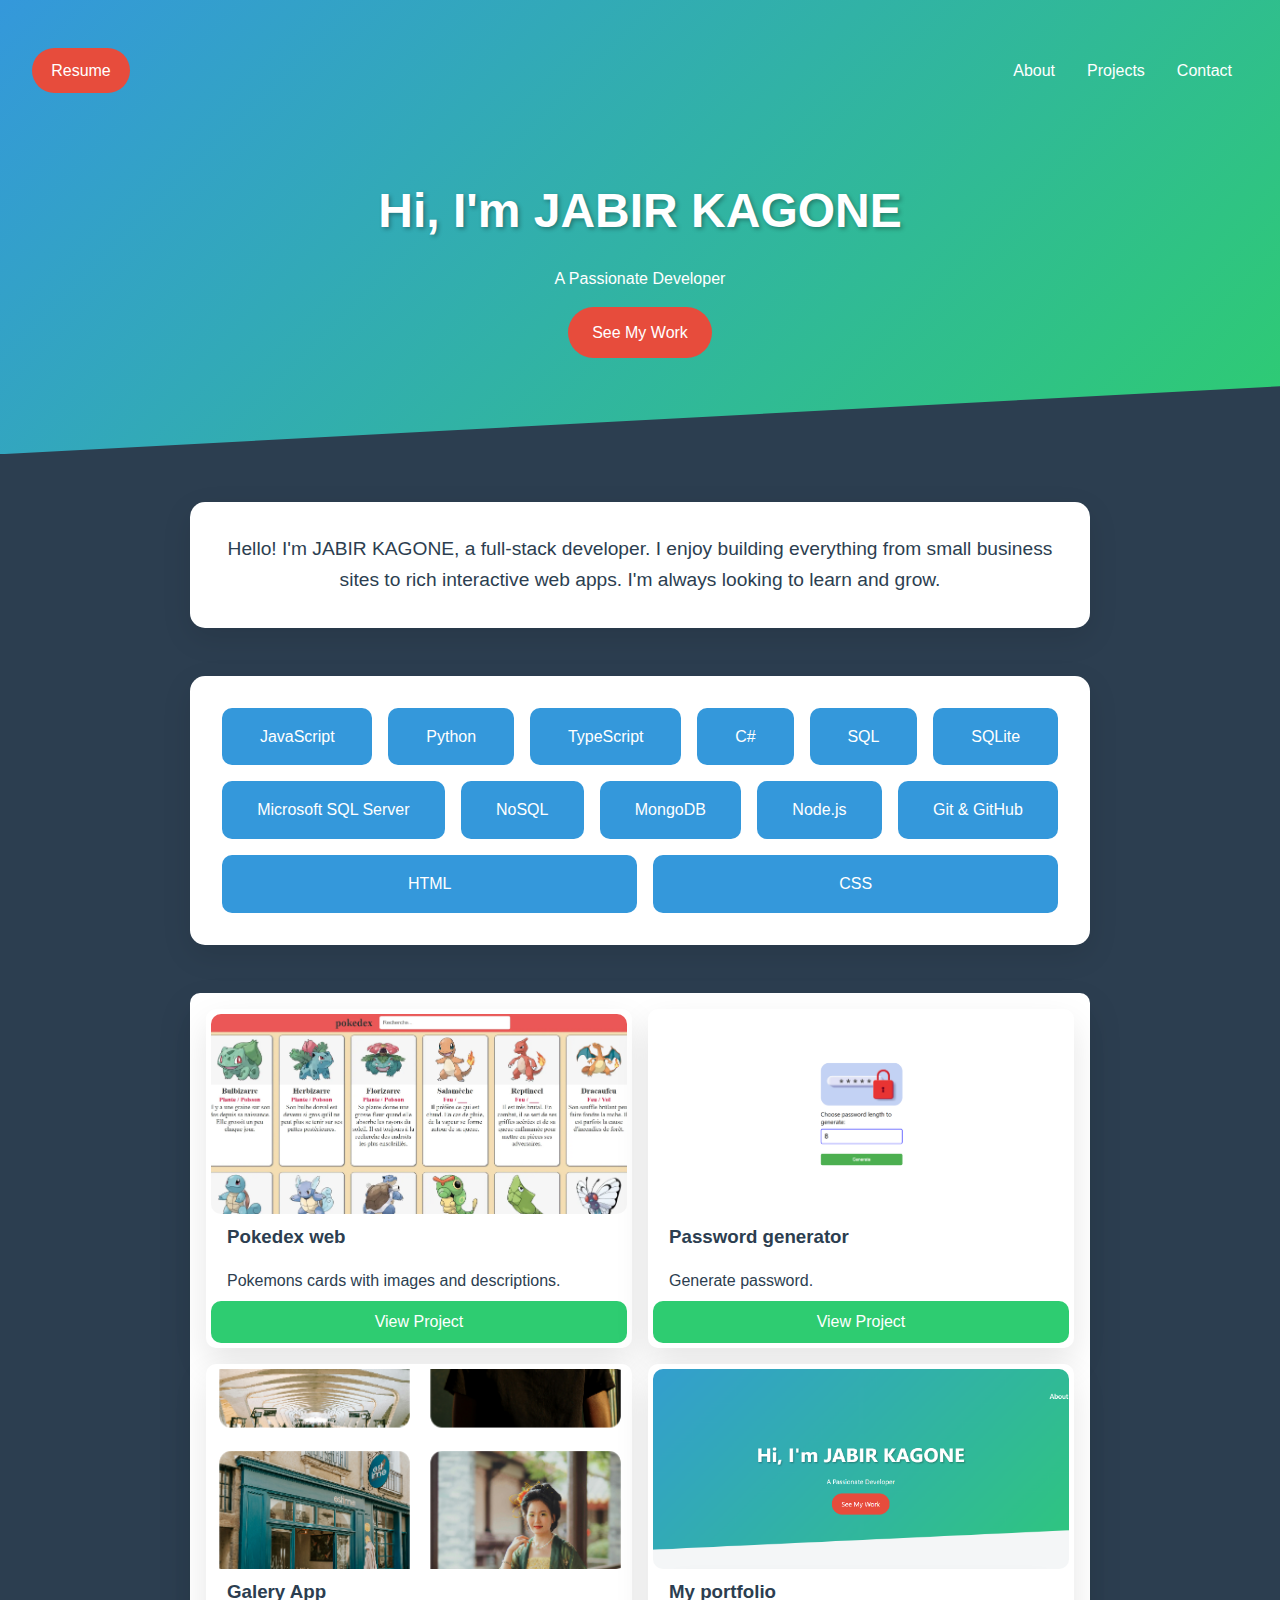
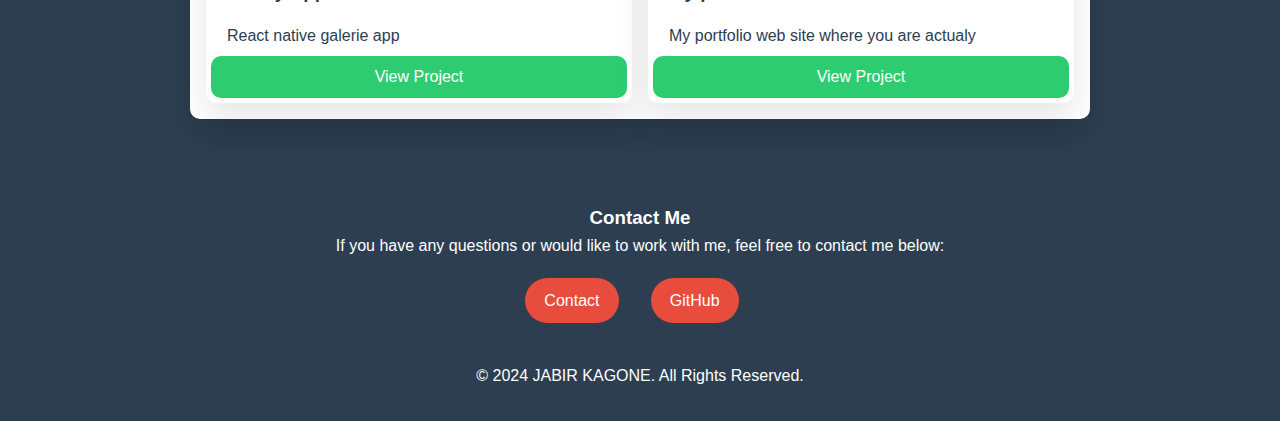
==== commit 0b5fd874: "Update image format and enhance styles: change portfolio image to PNG; adjust background color and i" ====
--- a/index.html
+++ b/index.html
@@ -98,7 +98,7 @@
 
                 <!-- Galery in react native -->
                 <div class="card">
-                    <img src="projects-img/portfolio.webp" alt="">
+                    <img src="projects-img/portfolio.png" alt="">
                     <h3>My portfolio</h3>
                     <p>My portfolio web site where you are actualy</p>
                     <a href="https://github.com/jabir756/galery-app.git" target="_blank">
--- a/styles.css
+++ b/styles.css
@@ -2,7 +2,7 @@
     /* Modern Color Palette */
     --primary-color: #3498db;
     --secondary-color: #2ecc71;
-    --background-color: #f4f6f7;
+    --background-color: #2c3e50;
     --text-color: #2c3e50;
     --accent-color: #e74c3c;
     
@@ -141,6 +141,7 @@
 
 .about-ctn p{
     text-align: center;
+    font-size: 1.2rem;
 }
 
 .skills-ctn {
@@ -149,41 +150,57 @@
     padding: 2rem;
     border-radius: 15px;
     box-shadow: 0 10px 30px rgba(0,0,0,0.1);
+    background-color: white;
 }
 
 .skills-ctn ul {
     display: flex;
     flex-wrap: wrap;
+    justify-content: center;
     gap: 1rem;
-    justify-content: center;
 }
 
 .skills-ctn ul li {
     background-color: var(--primary-color);
     color: white;
-    padding: 0.5rem 1rem;
-    border-radius: 20px;
-    font-size: 0.9rem;
+    padding: 1rem 2rem;
+    list-style: none;
+    font-size: 1rem;
+    text-align: center;
+    border-radius: 10px;
+    flex-grow: 1;
 }
 
 /* Projects Section */
-.projects .cards {
-    display: flex;
-    flex-wrap: wrap;
-    justify-content: center;
-    gap: 2rem;
+.projects {
+    margin: 0 auto;
+    justify-content: center;
+    align-items: center;
+    margin-bottom: 2rem;
+    max-width: 900px;
+}
+
+.cards {
+    display: grid;
+    grid-template-columns: repeat(auto-fit, minmax(300px, 1fr));
+    gap: 1rem;
+    justify-content: center;
+    align-items: center;
     padding: 1rem;
+    background-color: white;
+    border-radius: 10px;
+    box-shadow: 0 15px 35px rgba(0,0,0,0.1);
 }
 
 .card {
     display: flex;
     flex-direction: column;
     background-color: white;
-    border-radius: 15px;
+    border-radius: 10px;
+    padding: 5px;
     overflow: hidden;
     box-shadow: 0 15px 35px rgba(0,0,0,0.1);
     transition: all var(--transition-speed) ease;
-    width: 300px;
 }
 
 .card:hover {
@@ -195,6 +212,7 @@
     width: 100%;
     height: 200px;
     object-fit: cover;
+    border-radius: 10px;
 }
 
 .card p{
@@ -210,6 +228,7 @@
     text-align: center;
     background-color: var(--secondary-color);
     color: white;
+    border-radius: 10px;
     text-decoration: none;
     transition: background-color var(--transition-speed) ease;
 }
@@ -260,7 +279,7 @@
         left: -100%;
         width: 100%;
         height: 100vh;
-        background: rgba(52, 152, 219, 0.95);
+        background: rgb(119, 22, 204);
         flex-direction: column;
         justify-content: center;
         align-items: center;
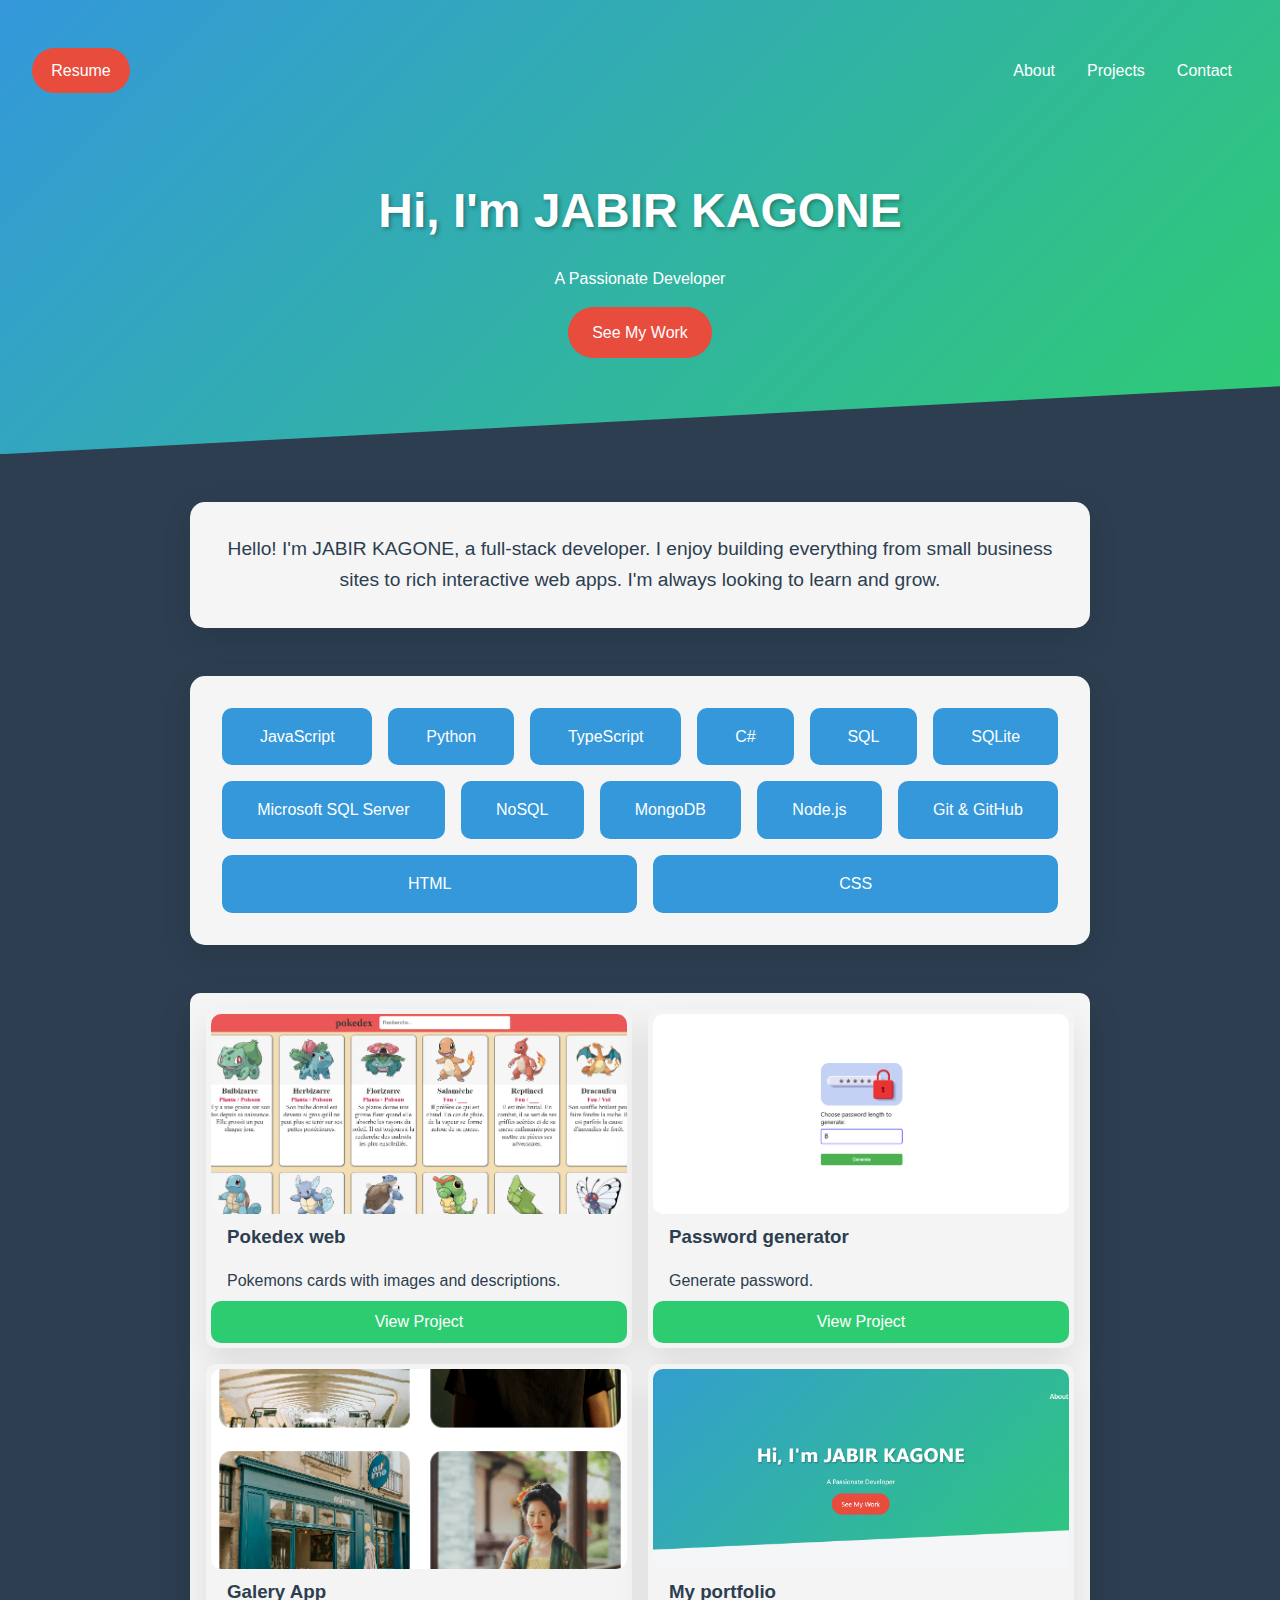
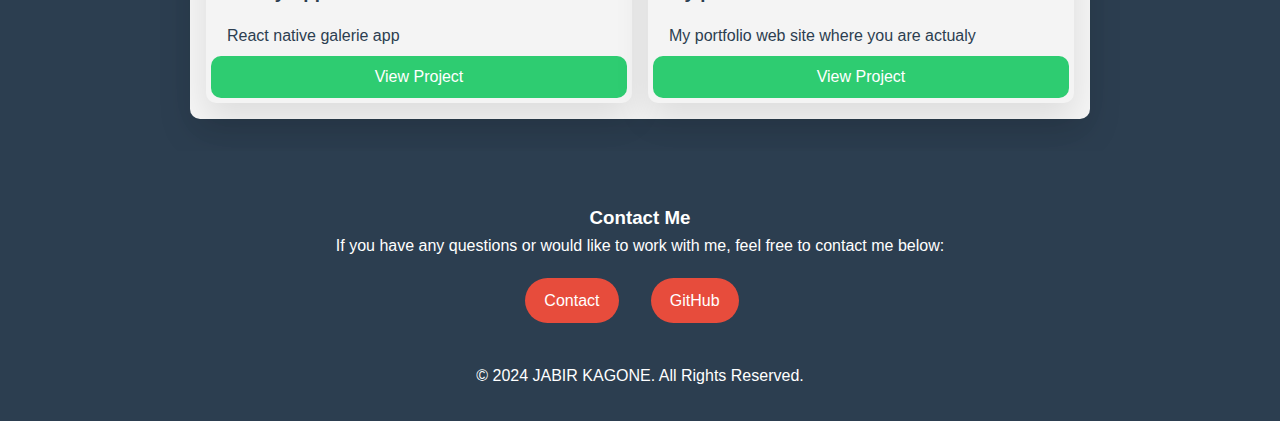
==== commit f2c0a0e1: "Add new CSS files for projects, contact, and navigation; update HTML structure for improved organiza" ====
--- a/index.html
+++ b/index.html
@@ -8,6 +8,10 @@
     <title>JABIR KAGONE PORTFOLIO</title>    
     <link rel="stylesheet" href="styles.css">
     <script src="script.js"></script>
+    <link rel="stylesheet" href="css/projects.css">
+    <link rel="stylesheet" href="css/contact.css">
+    <link rel="stylesheet" href="css/about-ability.css">
+    <link rel="stylesheet" href="css/nav-introduce-wrap.css">
 </head>
 
 <body>
@@ -43,7 +47,7 @@
                 rich interactive web apps. I'm always looking to learn and grow.</p>
         </div>
 
-        <div class="skills-ctn">
+        <div class="ability-ctn">
             <ul>
                 <li>JavaScript</li>
                 <li>Python</li>
--- a/styles.css
+++ b/styles.css
@@ -24,7 +24,6 @@
     line-height: 1.6;
 }
 
-/* Header Styling */
 header {
     background: linear-gradient(135deg, var(--primary-color), var(--secondary-color));
     color: white;
@@ -34,289 +33,10 @@
     clip-path: polygon(0 0, 100% 0, 100% 85%, 0 100%);
 }
 
-.nav {
-    display: flex;
-    justify-content: space-between;
-    align-items: center;
-    padding: 1rem 0;
-    transition: all var(--transition-speed) ease;
-}
-
-.options {
-    display: flex;
-    align-items: center;
-}
-
-.nav .content {
-    display: flex;
-    align-items: center;
-}
-
-.nav .content a {
-    color: white;
-    text-decoration: none;
-    margin: 0 1rem;
-    font-weight: 500;
-    position: relative;
-}
-
-.nav .content a::after {
-    content: '';
-    position: absolute;
-    width: 0;
-    height: 2px;
-    bottom: -5px;
-    left: 0;
-    background-color: white;
-    transition: width var(--transition-speed) ease;
-}
-
-.nav .content a:hover::after {
-    width: 100%;
-}
-
-.cv {
-    background-color: var(--accent-color);
-    color: white;
-    padding: 0.6rem 1.2rem;
-    border-radius: 25px;
-    text-decoration: none;
-    transition: transform var(--transition-speed) ease;
-    margin-right: 1rem;
-}
-
-.cv:hover {
-    transform: scale(1.05);
-}
-
-#menu-btn {
-    display: none;
-    background: none;
-    border: none;
-    color: white;
-    font-size: 2rem;
-    cursor: pointer;
-    z-index: 1000;
-}
-
-/* Introduce Section */
-.introduce-wrap {
-    display: flex;
-    justify-content: center;
-    align-items: center;
-    padding: 4rem 0;
-}
-
-.introduce h2 {
-    font-size: 3rem;
-    margin-bottom: 1rem;
-    text-shadow: 2px 2px 4px rgba(0,0,0,0.3);
-}
-
-.introduce a {
-    display: inline-block;
-    background-color: var(--accent-color);
-    color: white;
-    padding: 0.8rem 1.5rem;
-    border-radius: 30px;
-    text-decoration: none;
-    margin-top: 1rem;
-    transition: all var(--transition-speed) ease;
-}
-
-.introduce a:hover {
-    background-color: var(--primary-color);
-    transform: translateY(-5px);
-}
-
-/* About and Skills */
-.about-ctn {
-    max-width: 900px;
-    margin: 3rem auto;
-    padding: 2rem;
-    background-color: white;
-    border-radius: 15px;
-    box-shadow: 0 10px 30px rgba(0,0,0,0.1);
-}
-
-.about-ctn p{
-    text-align: center;
-    font-size: 1.2rem;
-}
-
-.skills-ctn {
-    max-width: 900px;
-    margin: 3rem auto;
-    padding: 2rem;
-    border-radius: 15px;
-    box-shadow: 0 10px 30px rgba(0,0,0,0.1);
-    background-color: white;
-}
-
-.skills-ctn ul {
-    display: flex;
-    flex-wrap: wrap;
-    justify-content: center;
-    gap: 1rem;
-}
-
-.skills-ctn ul li {
-    background-color: var(--primary-color);
-    color: white;
-    padding: 1rem 2rem;
-    list-style: none;
-    font-size: 1rem;
-    text-align: center;
-    border-radius: 10px;
-    flex-grow: 1;
-}
-
-/* Projects Section */
-.projects {
-    margin: 0 auto;
-    justify-content: center;
-    align-items: center;
-    margin-bottom: 2rem;
-    max-width: 900px;
-}
-
-.cards {
-    display: grid;
-    grid-template-columns: repeat(auto-fit, minmax(300px, 1fr));
-    gap: 1rem;
-    justify-content: center;
-    align-items: center;
-    padding: 1rem;
-    background-color: white;
-    border-radius: 10px;
-    box-shadow: 0 15px 35px rgba(0,0,0,0.1);
-}
-
-.card {
-    display: flex;
-    flex-direction: column;
-    background-color: white;
-    border-radius: 10px;
-    padding: 5px;
-    overflow: hidden;
-    box-shadow: 0 15px 35px rgba(0,0,0,0.1);
-    transition: all var(--transition-speed) ease;
-}
-
-.card:hover {
-    transform: translateY(-10px);
-    box-shadow: 0 20px 40px rgba(0,0,0,0.15);
-}
-
-.card img {
-    width: 100%;
-    height: 200px;
-    object-fit: cover;
-    border-radius: 10px;
-}
-
-.card p{
-    flex: 1;
-}
-
-.card h3, .card p, .card a {
-    padding: 0.5rem 1rem;
-}
-
-.card a {
-    display: block;
-    text-align: center;
-    background-color: var(--secondary-color);
-    color: white;
-    border-radius: 10px;
-    text-decoration: none;
-    transition: background-color var(--transition-speed) ease;
-}
-
-.card a:hover {
-    background-color: var(--primary-color);
-}
-
 /* Footer */
 footer {
     background-color: var(--text-color);
     color: white;
     text-align: center;
     padding: 2rem;
-}
-
-.contact,
-.contact .links{
-    padding: 20px;
-}
-
-.contact .links{
-    display: flex;
-    justify-content: center;
-    gap: 1rem;
-}
-
-.contact a {
-    background-color: var(--accent-color);
-    color: white;
-    padding: 0.6rem 1.2rem;
-    border-radius: 25px;
-    text-decoration: none;
-    transition: transform var(--transition-speed) ease;
-    margin-right: 1rem;
-}
-
-.contact a:hover {
-    background-color: white;
-    color: #333;
-}
-
-/* Responsive Design */
-@media screen and (max-width: 768px) {
-    .nav .content {
-        position: fixed;
-        top: 0;
-        left: -100%;
-        width: 100%;
-        height: 100vh;
-        background: rgb(119, 22, 204);
-        flex-direction: column;
-        justify-content: center;
-        align-items: center;
-        transition: left 0.3s ease;
-        z-index: 1;
-    }
-
-    .nav .content.active {
-        left: 0;
-    }
-
-    .nav .content a {
-        margin: 1rem 0;
-        font-size: 1.5rem;
-    }
-
-    #menu-btn {
-        display: block;
-        z-index: 2;
-    }
-
-    .cv {
-        position: relative;
-        z-index: 1;
-    }
-
-    .introduce h2 {
-        font-size: 2rem;
-    }
-}
-
-@media screen and (max-width: 480px) {
-    .introduce h2 {
-        font-size: 1.5rem;
-    }
-
-    .card {
-        width: 100%;
-    }
 }--- a/css/projects.css
+++ b/css/projects.css
@@ -0,0 +1,76 @@
+:root {
+    /* Modern Color Palette */
+    --primary-color: #3498db;
+    --secondary-color: #2ecc71;
+    --background-color: #2c3e50;
+    --text-color: #2c3e50;
+    --accent-color: #e74c3c;
+    
+    /* Smooth Transitions */
+    --transition-speed: 0.3s;
+}
+
+/* Projects Section */
+.projects {
+    margin: 0 auto;
+    justify-content: center;
+    align-items: center;
+    margin-bottom: 2rem;
+    max-width: 900px;
+}
+
+.cards {
+    display: grid;
+    grid-template-columns: repeat(auto-fit, minmax(300px, 1fr));
+    gap: 1rem;
+    justify-content: center;
+    align-items: center;
+    padding: 1rem;
+    background-color: whitesmoke;
+    border-radius: 10px;
+    box-shadow: 0 15px 35px rgba(0,0,0,0.1);
+}
+
+.card {
+    display: flex;
+    flex-direction: column;
+    background-color: #f4f4f4;
+    border-radius: 10px;
+    padding: 5px;
+    overflow: hidden;
+    box-shadow: 0 15px 35px rgba(0,0,0,0.1);
+    transition: all var(--transition-speed) ease;
+}
+
+.card:hover {
+    box-shadow: 0px 4px 10px 3px rgba(220, 20, 60, 0.614);
+}
+
+.card img {
+    width: 100%;
+    height: 200px;
+    object-fit: cover;
+    border-radius: 10px;
+}
+
+.card p{
+    flex: 1;
+}
+
+.card h3, .card p, .card a {
+    padding: 0.5rem 1rem;
+}
+
+.card a {
+    display: block;
+    text-align: center;
+    background-color: var(--secondary-color);
+    color: white;
+    border-radius: 10px;
+    text-decoration: none;
+    transition: background-color var(--transition-speed) ease;
+}
+
+.card a:hover {
+    background-color: var(--primary-color);
+}--- a/css/contact.css
+++ b/css/contact.css
@@ -0,0 +1,37 @@
+:root {
+    /* Modern Color Palette */
+    --primary-color: #3498db;
+    --secondary-color: #2ecc71;
+    --background-color: #2c3e50;
+    --text-color: #2c3e50;
+    --accent-color: #e74c3c;
+    
+    /* Smooth Transitions */
+    --transition-speed: 0.3s;
+}
+
+.contact,
+.contact .links{
+    padding: 20px;
+}
+
+.contact .links{
+    display: flex;
+    justify-content: center;
+    gap: 1rem;
+}
+
+.contact a {
+    background-color: var(--accent-color);
+    color: white;
+    padding: 0.6rem 1.2rem;
+    border-radius: 25px;
+    text-decoration: none;
+    transition: transform var(--transition-speed) ease;
+    margin-right: 1rem;
+}
+
+.contact a:hover {
+    background-color: white;
+    color: #333;
+}
--- a/css/about-ability.css
+++ b/css/about-ability.css
@@ -0,0 +1,53 @@
+:root {
+    /* Modern Color Palette */
+    --primary-color: #3498db;
+    --secondary-color: #2ecc71;
+    --background-color: #2c3e50;
+    --text-color: #2c3e50;
+    --accent-color: #e74c3c;
+    
+    /* Smooth Transitions */
+    --transition-speed: 0.3s;
+}
+
+/* About and Ability */
+.about-ctn {
+    max-width: 900px;
+    margin: 3rem auto;
+    padding: 2rem;
+    background-color: whitesmoke;
+    border-radius: 15px;
+    box-shadow: 0 10px 30px rgba(0,0,0,0.1);
+}
+
+.about-ctn p{
+    text-align: center;
+    font-size: 1.2rem;
+}
+
+.ability-ctn {
+    max-width: 900px;
+    margin: 3rem auto;
+    padding: 2rem;
+    border-radius: 15px;
+    box-shadow: 0 10px 30px rgba(0,0,0,0.1);
+    background-color: whitesmoke;
+}
+
+.ability-ctn ul {
+    display: flex;
+    flex-wrap: wrap;
+    justify-content: center;
+    gap: 1rem;
+}
+
+.ability-ctn ul li {
+    background-color: var(--primary-color);
+    color: white;
+    padding: 1rem 2rem;
+    list-style: none;
+    font-size: 1rem;
+    text-align: center;
+    border-radius: 10px;
+    flex-grow: 1;
+}
--- a/css/nav-introduce-wrap.css
+++ b/css/nav-introduce-wrap.css
@@ -0,0 +1,151 @@
+:root {
+    /* Modern Color Palette */
+    --primary-color: #3498db;
+    --secondary-color: #2ecc71;
+    --background-color: #2c3e50;
+    --text-color: #2c3e50;
+    --accent-color: #e74c3c;
+    
+    /* Smooth Transitions */
+    --transition-speed: 0.3s;
+}
+
+.nav {
+    display: flex;
+    justify-content: space-between;
+    align-items: center;
+    padding: 1rem 0;
+    transition: all var(--transition-speed) ease;
+}
+
+.options {
+    display: flex;
+    align-items: center;
+}
+
+.nav .content {
+    display: flex;
+    align-items: center;
+}
+
+.nav .content a {
+    color: white;
+    text-decoration: none;
+    margin: 0 1rem;
+    font-weight: 500;
+    position: relative;
+}
+
+.nav .content a::after {
+    content: '';
+    position: absolute;
+    width: 0;
+    height: 2px;
+    bottom: -5px;
+    left: 0;
+    background-color: white;
+    transition: width var(--transition-speed) ease;
+}
+
+.nav .content a:hover::after {
+    width: 100%;
+}
+
+.cv {
+    background-color: var(--accent-color);
+    color: white;
+    padding: 0.6rem 1.2rem;
+    border-radius: 25px;
+    text-decoration: none;
+    transition: transform var(--transition-speed) ease;
+    margin-right: 1rem;
+    transition: all var(--transition-speed) ease;
+}
+
+.cv:hover {
+    background-color: var(--secondary-color);
+    transform: scale(1.01);
+}
+
+#menu-btn {
+    display: none;
+    background: none;
+    border: none;
+    color: white;
+    font-size: 2rem;
+    cursor: pointer;
+    z-index: 1000;
+}
+
+/* Introduce Section */
+.introduce-wrap {
+    display: flex;
+    justify-content: center;
+    align-items: center;
+    padding: 4rem 0;
+}
+
+.introduce h2 {
+    font-size: 3rem;
+    margin-bottom: 1rem;
+    text-shadow: 2px 2px 4px rgba(0,0,0,0.3);
+}
+
+.introduce a {
+    display: inline-block;
+    background-color: var(--accent-color);
+    color: white;
+    padding: 0.8rem 1.5rem;
+    border-radius: 30px;
+    text-decoration: none;
+    margin-top: 1rem;
+    transition: all var(--transition-speed) ease;
+}
+
+.introduce a:hover {
+    background-color: var(--primary-color);
+    transform: scale(1.01);
+}
+
+/* Responsive Design */
+@media screen and (max-width: 768px) {
+    main{
+        padding: 0.5rem;
+    }
+    .nav .content {
+        position: fixed;
+        top: 0;
+        left: -100%;
+        width: 100%;
+        height: 100vh;
+        background: var(--primary-color);
+        flex-direction: column;
+        justify-content: center;
+        align-items: center;
+        transition: left 0.3s ease;
+        z-index: 1;
+    }
+
+    .nav .content.active {
+        left: 0;
+    }
+
+    .nav .content a {
+        margin: 1rem 0;
+        font-size: 1.5rem;
+    }
+
+    #menu-btn {
+        display: block;
+        z-index: 2;
+    }
+
+    .cv {
+        position: relative;
+        z-index: 1;
+    }
+
+    .introduce h2 {
+        font-size: 2rem;
+    }
+}